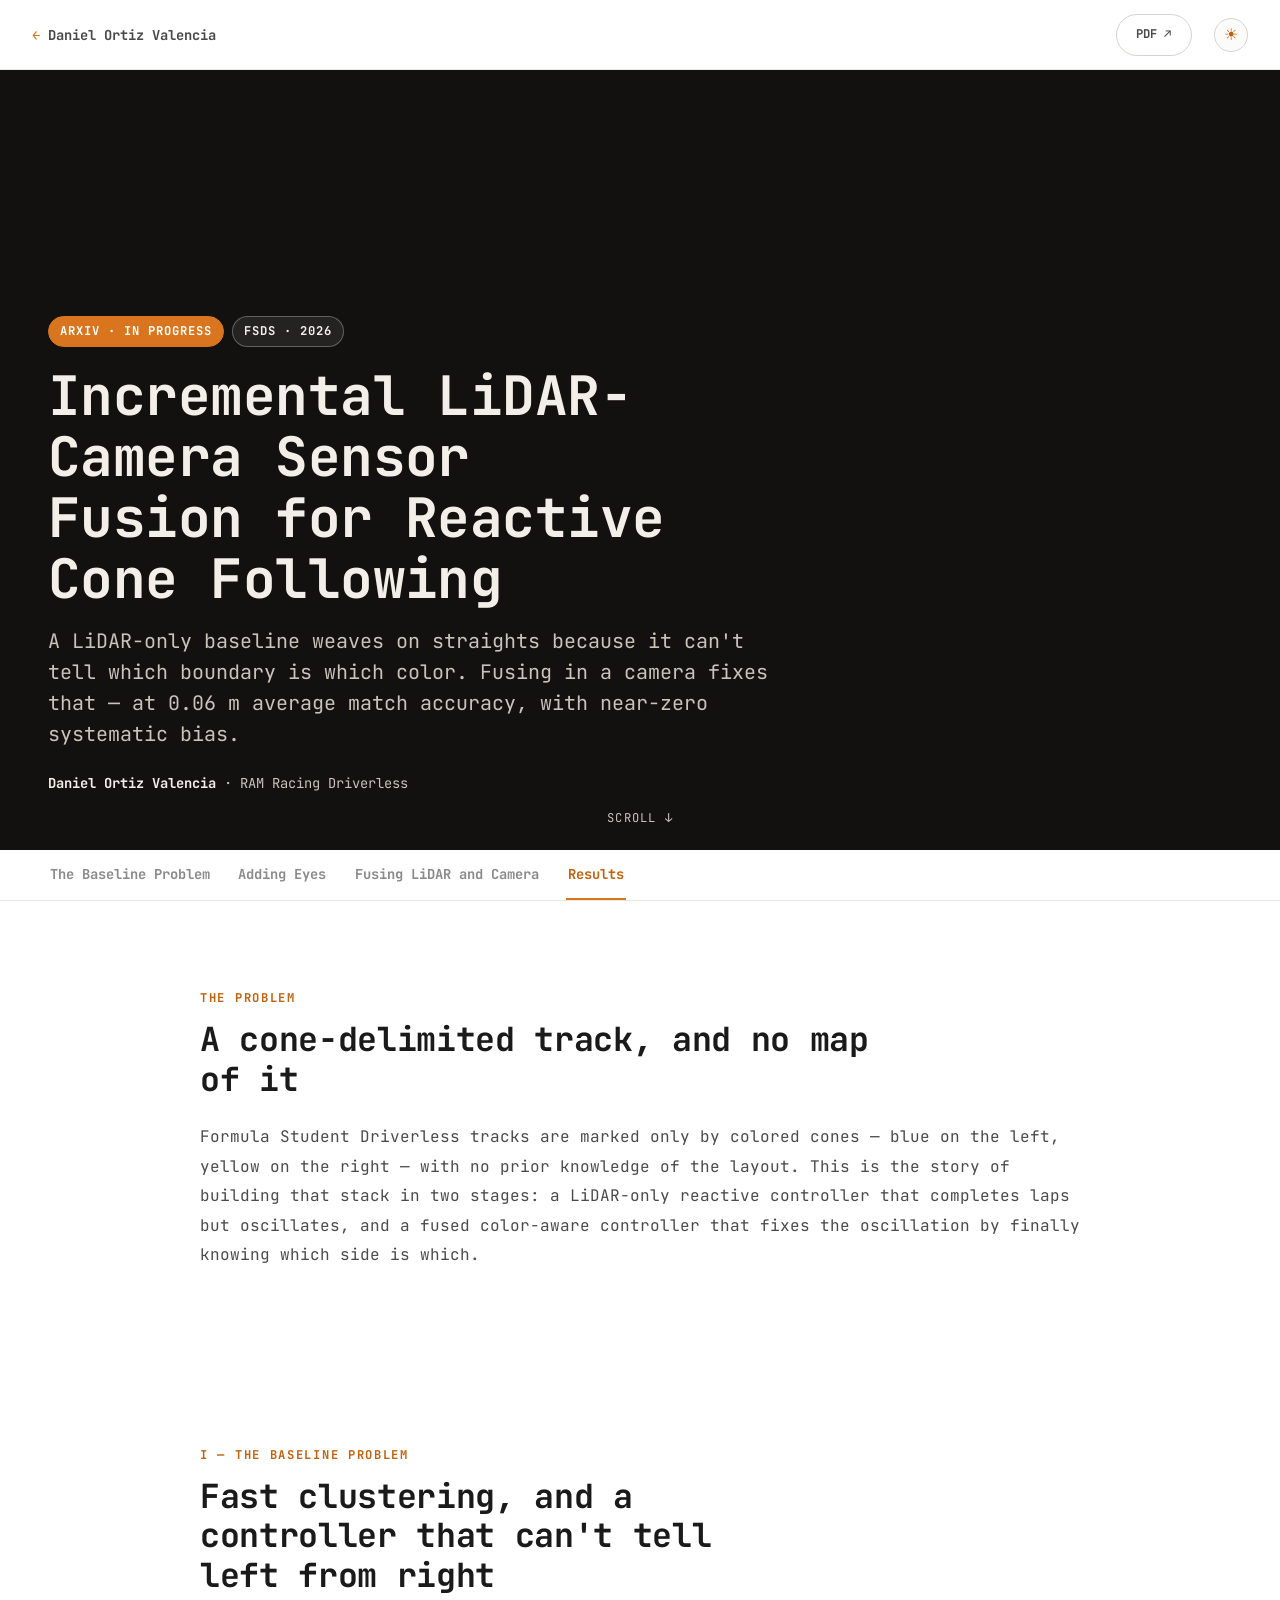
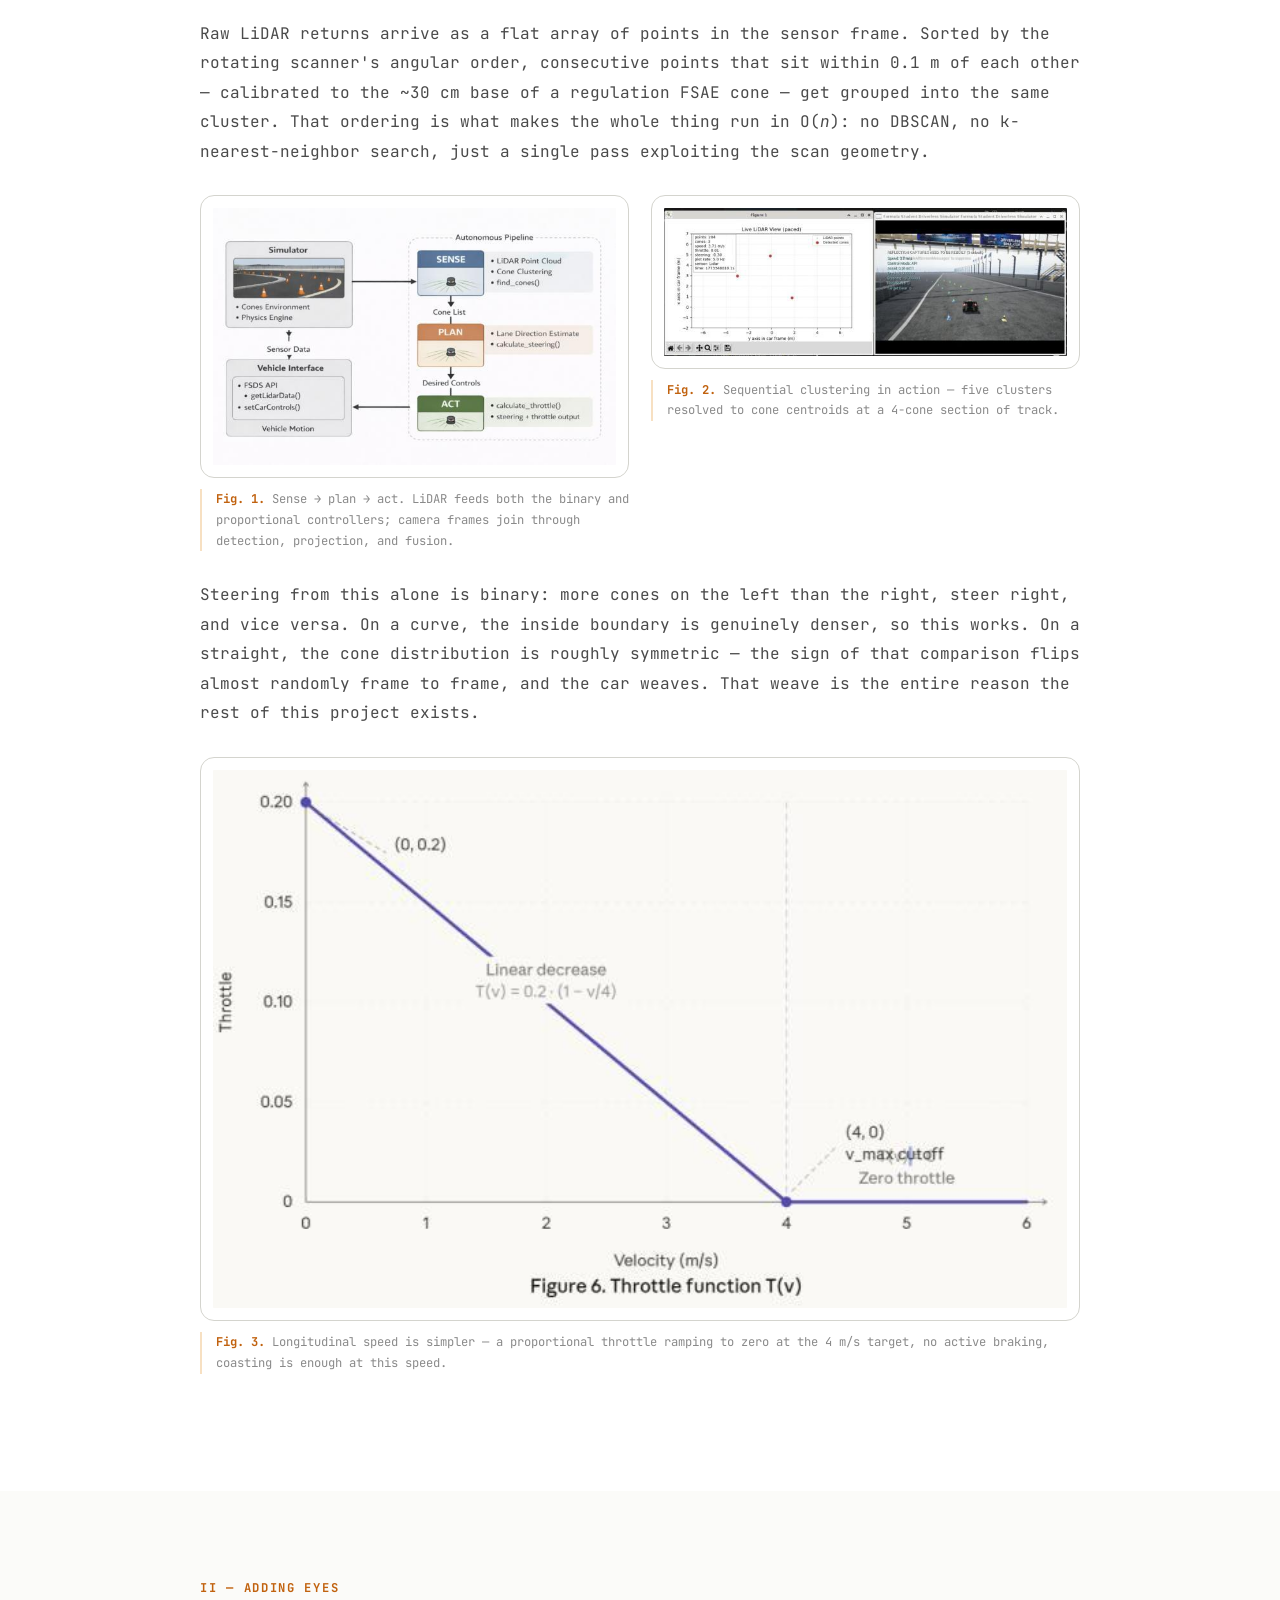
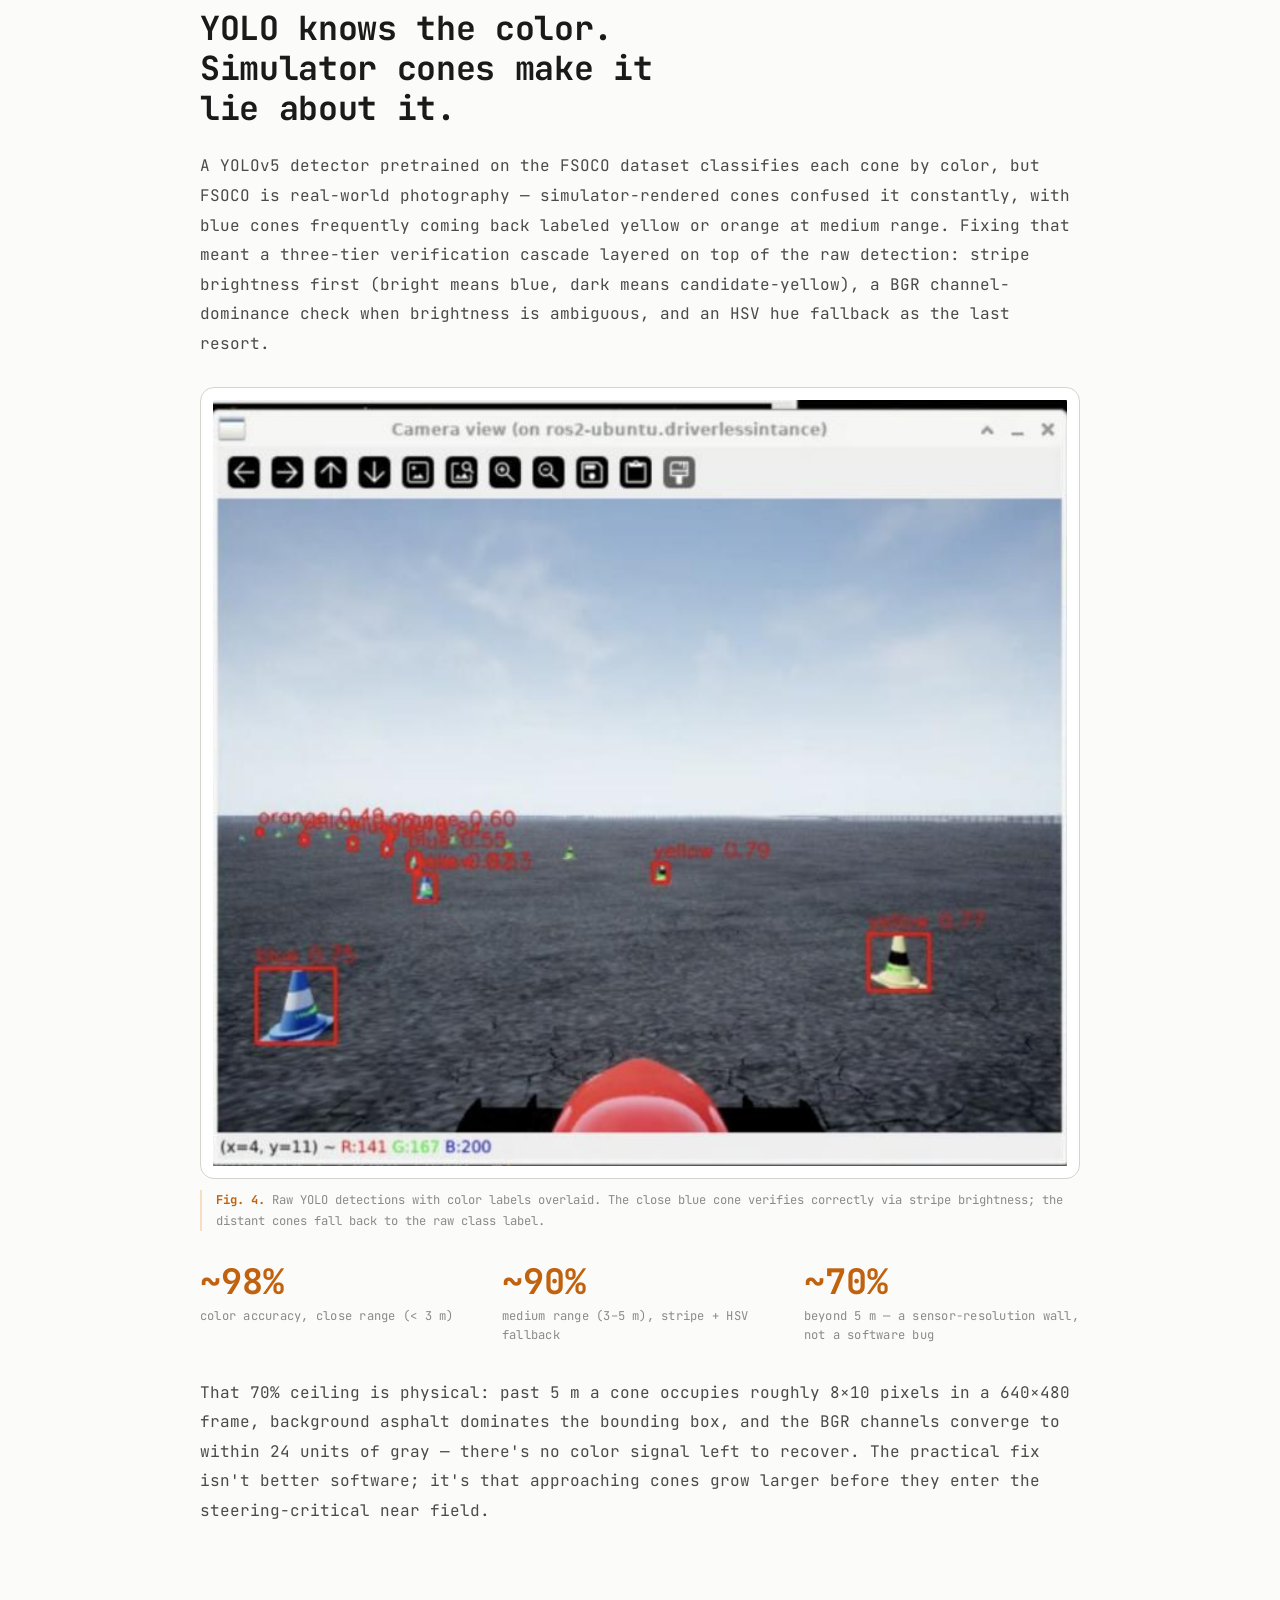
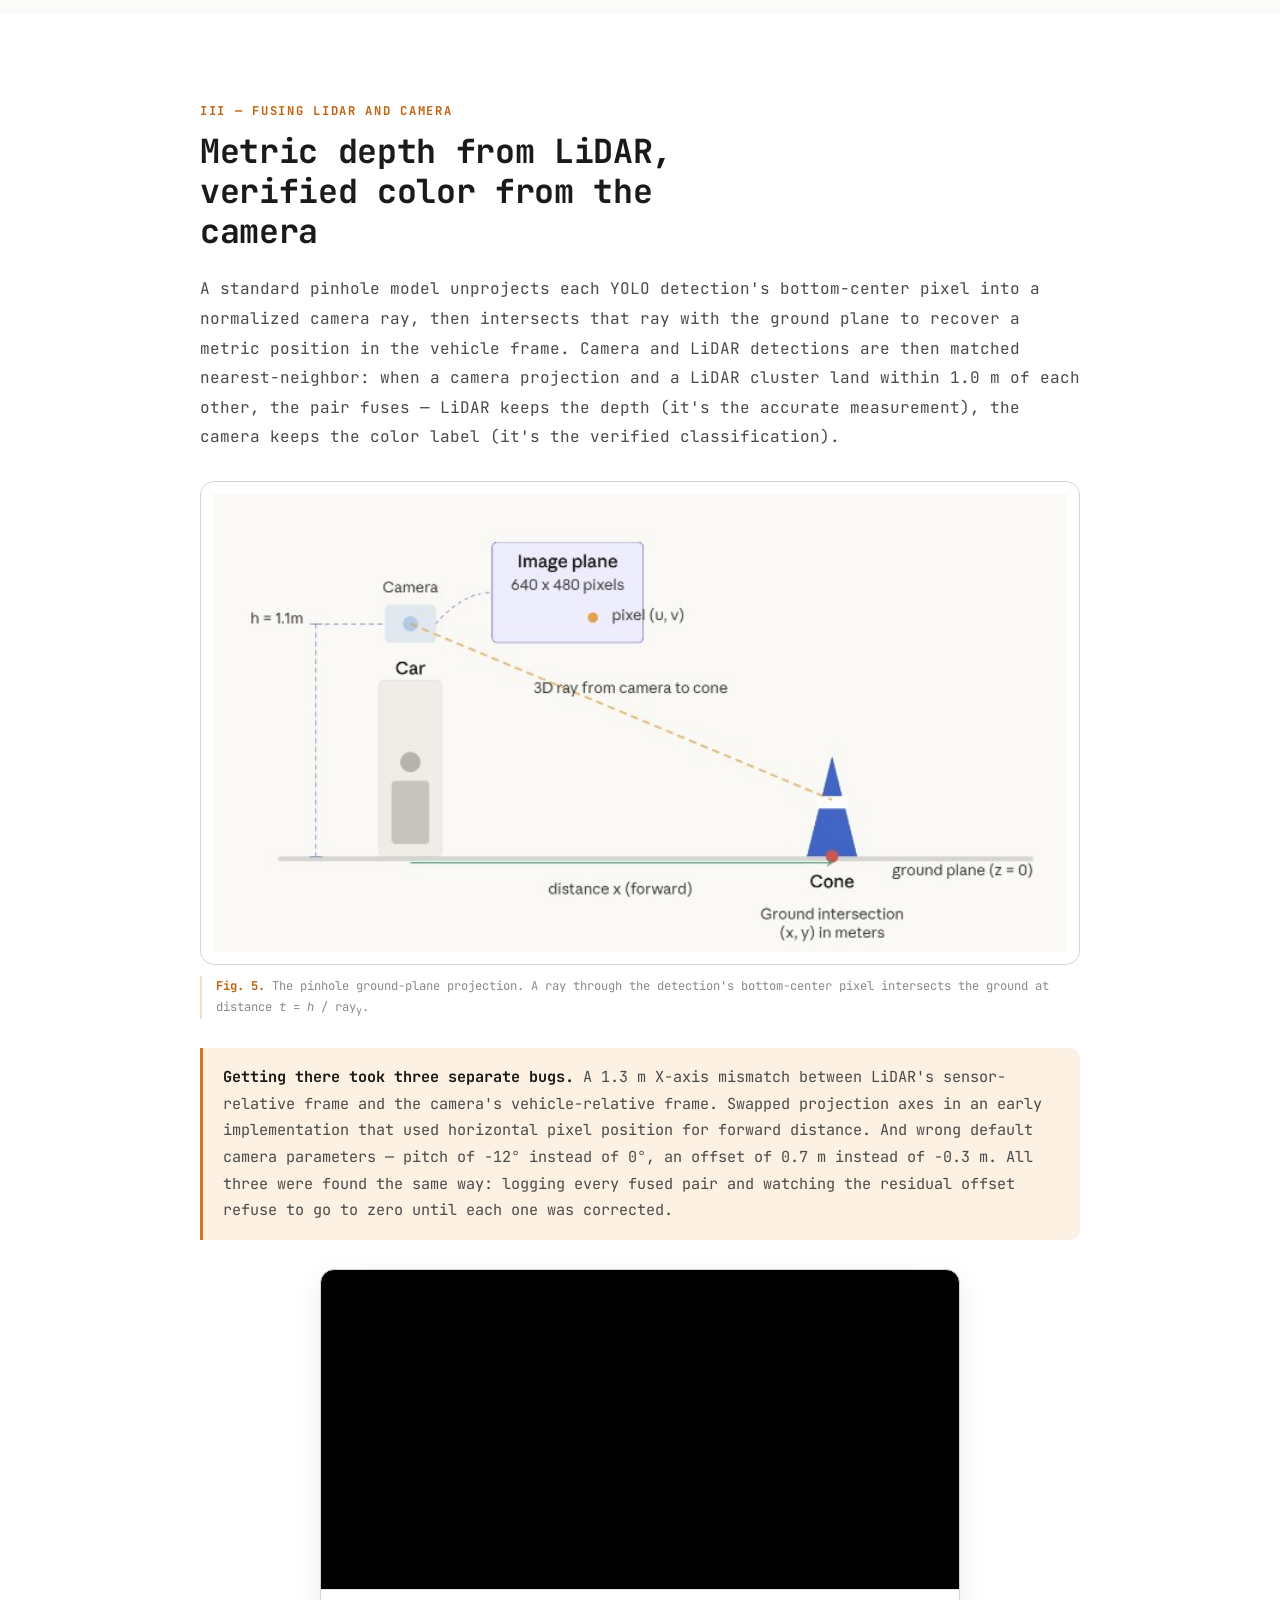
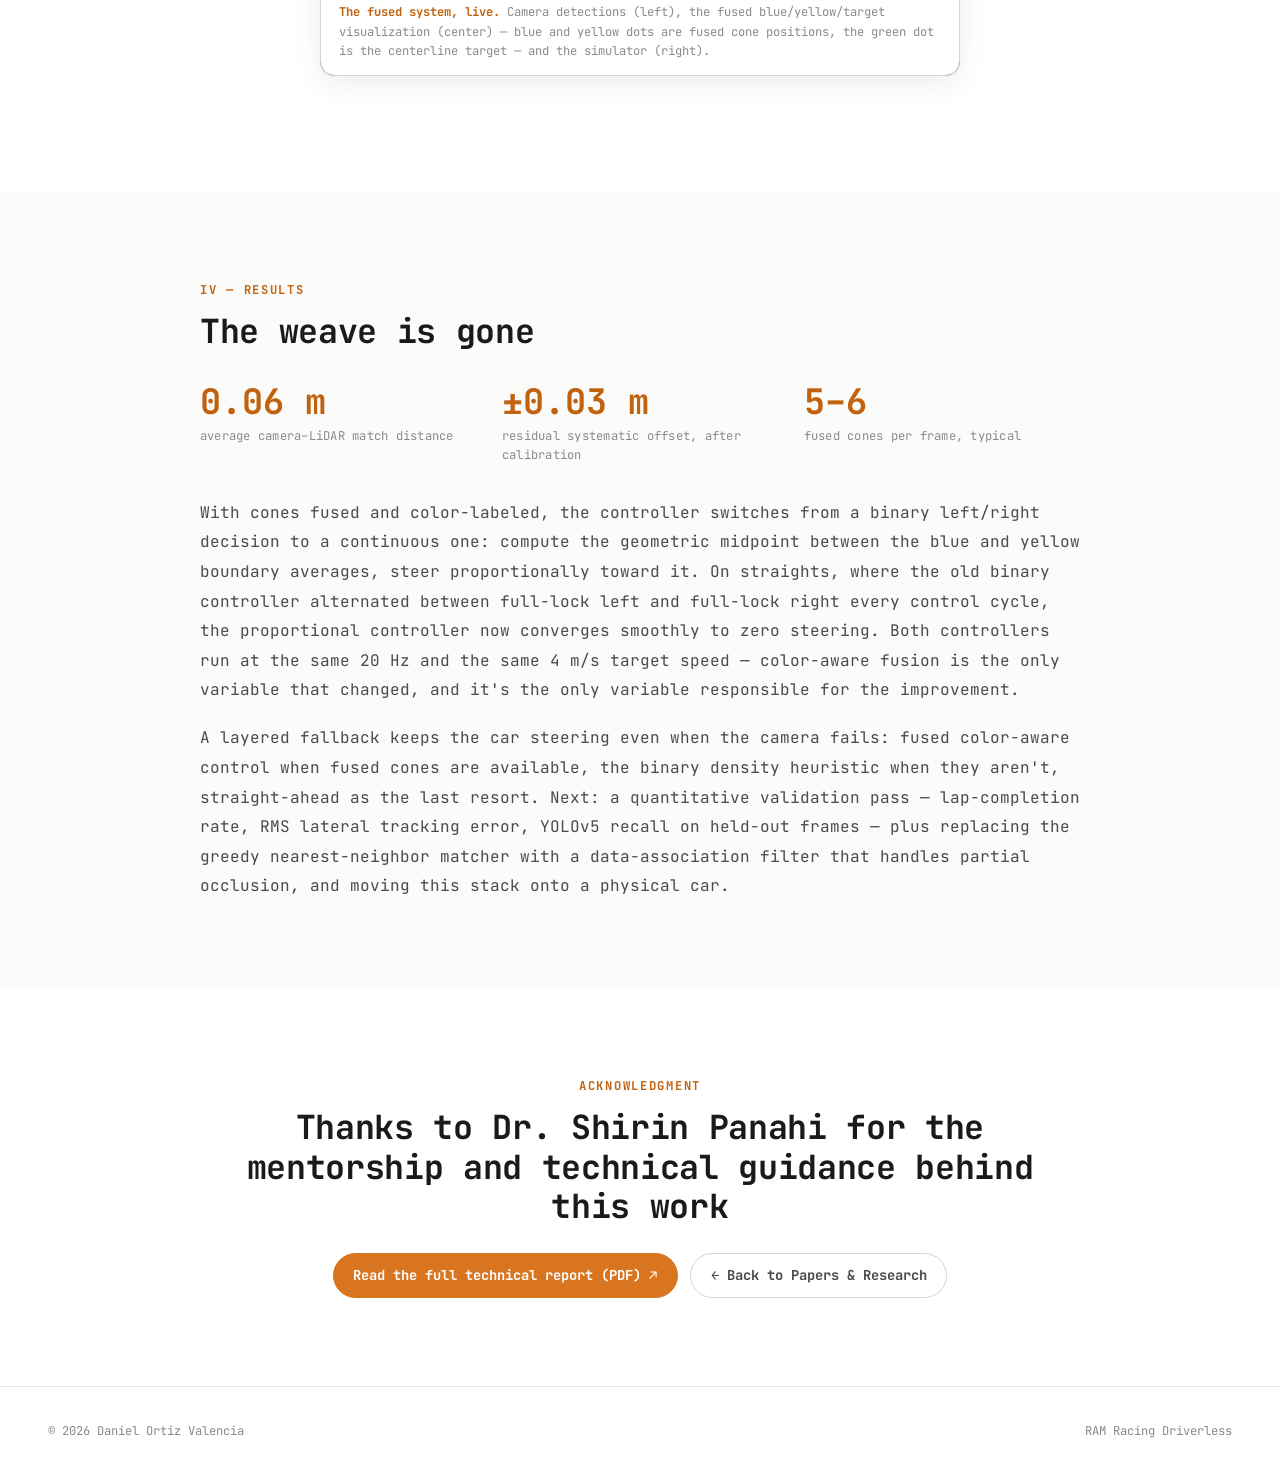
==== papers/fsds-fusion/index.html @ b00844d8 "Add dedicated video-first pages for the RL and LiDAR-fusion papers Both papers now open their own pa" ====
<!DOCTYPE html>
<html lang="en">
<head>
<meta charset="UTF-8" />
<meta name="viewport" content="width=device-width, initial-scale=1.0" />
<script>
// Deep links (e.g. shared as .../fsds-fusion/#fusion) must land on the
// right section, but this is a long page with a webfont and several
// videos — the browser's native "jump to #hash on load" fires before
// either has settled and lands far off target. Strip the hash immediately
// so the browser never gets to act on it; paper-page.js re-applies it
// correctly once layout is stable.
(function () {
  if (!location.hash) return;
  window.__ppPendingHash = location.hash;
  history.replaceState(null, '', location.pathname + location.search);
})();
</script>
<title>Incremental LiDAR-Camera Sensor Fusion — Daniel Ortiz Valencia</title>
<meta name="description" content="A reactive LiDAR-only baseline, a YOLOv5 camera module, and the fusion pipeline that eliminated straight-line oscillation in the Formula Student Driverless Simulator." />
<meta property="og:title" content="Incremental LiDAR-Camera Sensor Fusion for Reactive Cone Following" />
<meta property="og:description" content="A color-aware fused controller for the Formula Student Driverless Simulator." />
<meta property="og:type" content="article" />
<link rel="icon" href="data:image/svg+xml,%3Csvg xmlns='http://www.w3.org/2000/svg' viewBox='0 0 32 32'%3E%3Crect width='32' height='32' rx='7' fill='%23d9741f'/%3E%3Cpath d='M9 8h6a8 8 0 010 16H9z' fill='none' stroke='white' stroke-width='3'/%3E%3C/svg%3E" />
<link rel="preconnect" href="https://fonts.googleapis.com" />
<link href="https://fonts.googleapis.com/css2?family=JetBrains+Mono:wght@400;500;700;800&display=swap" rel="stylesheet" />
<link rel="stylesheet" href="../../styles.css" />
<link rel="stylesheet" href="../../assets/papers/paper-page.css" />
</head>
<body>

<header class="pp-topbar">
  <a class="pp-topbar-back" href="../../index.html#papers"><span class="arrow">←</span> Daniel Ortiz Valencia</a>
  <div class="pp-topbar-actions">
    <a class="pp-btn" href="../../assets/papers/fsds-fusion.pdf" target="_blank" rel="noopener">PDF ↗</a>
    <button id="theme-toggle" class="theme-toggle" type="button" aria-label="Toggle dark mode" title="Toggle dark mode">
      <span class="theme-icon-sun" aria-hidden="true">☀</span><span class="theme-icon-moon" aria-hidden="true">☾</span>
    </button>
  </div>
</header>

<!-- ============ HERO ============ -->
<section class="pp-hero">
  <video autoplay muted loop playsinline preload="auto" width="920" height="518">
    <source src="../../assets/papers/videos/fsds-fusion/fsds-demo.mp4" type="video/mp4" />
  </video>
  <div class="pp-hero-content">
    <div class="pp-hero-badges">
      <span class="pp-badge is-orange">arXiv · In Progress</span>
      <span class="pp-badge">FSDS · 2026</span>
    </div>
    <h1 class="pp-hero-title">Incremental LiDAR-Camera Sensor Fusion for Reactive Cone Following</h1>
    <p class="pp-hero-subtitle">A LiDAR-only baseline weaves on straights because it can't tell which boundary is which color. Fusing in a camera fixes that — at 0.06&nbsp;m average match accuracy, with near-zero systematic bias.</p>
    <div class="pp-hero-meta"><b>Daniel Ortiz Valencia</b> · RAM Racing Driverless</div>
  </div>
  <div class="pp-scrolldown">Scroll ↓</div>
</section>

<!-- ============ STORY NAV ============ -->
<div class="pp-storynav-wrap">
  <nav class="pp-storynav">
    <a href="#baseline">The Baseline Problem</a>
    <a href="#camera">Adding Eyes</a>
    <a href="#fusion">Fusing LiDAR and Camera</a>
    <a href="#results">Results</a>
  </nav>
</div>

<main>

<!-- ============ TLDR ============ -->
<section class="pp-section pp-tldr">
  <div class="pp-section-inner">
    <span class="pp-eyebrow">The Problem</span>
    <h2 class="pp-section-title">A cone-delimited track, and no map of it</h2>
    <div class="pp-prose">
      <p class="pp-lede">Formula Student Driverless tracks are marked only by colored cones — blue on the left, yellow on the right — with no prior knowledge of the layout. This is the story of building that stack in two stages: a LiDAR-only reactive controller that completes laps but oscillates, and a fused color-aware controller that fixes the oscillation by finally knowing which side is which.</p>
    </div>
  </div>
</section>

<!-- ============ BASELINE ============ -->
<section id="baseline" class="pp-section">
  <div class="pp-section-inner">
    <span class="pp-eyebrow">I — The Baseline Problem</span>
    <h2 class="pp-section-title">Fast clustering, and a controller that can't tell left from right</h2>
    <div class="pp-prose">
      <p>Raw LiDAR returns arrive as a flat array of points in the sensor frame. Sorted by the rotating scanner's angular order, consecutive points that sit within 0.1&nbsp;m of each other — calibrated to the ~30&nbsp;cm base of a regulation FSAE cone — get grouped into the same cluster. That ordering is what makes the whole thing run in O(<i>n</i>): no DBSCAN, no k-nearest-neighbor search, just a single pass exploiting the scan geometry.</p>
    </div>

    <div class="pp-figure-row">
      <figure class="pp-figure">
        <img src="../../assets/papers/figures/fsds-fusion/fig-1.jpg" alt="Top-down sense-plan-act pipeline diagram showing LiDAR clustering, YOLO detection, ground-plane projection, and fusion feeding the steering controllers" loading="lazy" />
        <figcaption><b>Fig. 1.</b> Sense → plan → act. LiDAR feeds both the binary and proportional controllers; camera frames join through detection, projection, and fusion.</figcaption>
      </figure>
      <figure class="pp-figure">
        <img src="../../assets/papers/figures/fsds-fusion/fig-2.jpg" alt="Bird's-eye scatter plot of LiDAR points colored by cluster membership beside the corresponding FSDS simulator view" loading="lazy" />
        <figcaption><b>Fig. 2.</b> Sequential clustering in action — five clusters resolved to cone centroids at a 4-cone section of track.</figcaption>
      </figure>
    </div>

    <div class="pp-prose">
      <p>Steering from this alone is binary: more cones on the left than the right, steer right, and vice versa. On a curve, the inside boundary is genuinely denser, so this works. On a straight, the cone distribution is roughly symmetric — the sign of that comparison flips almost randomly frame to frame, and the car weaves. That weave is the entire reason the rest of this project exists.</p>
    </div>

    <figure class="pp-figure">
      <img src="../../assets/papers/figures/fsds-fusion/fig-3.jpg" alt="Throttle function plot: linear ramp from 0.2 at rest down to zero at 4 m per second" loading="lazy" />
      <figcaption><b>Fig. 3.</b> Longitudinal speed is simpler — a proportional throttle ramping to zero at the 4&nbsp;m/s target, no active braking, coasting is enough at this speed.</figcaption>
    </figure>
  </div>
</section>

<!-- ============ CAMERA ============ -->
<section id="camera" class="pp-section pp-section--tint">
  <div class="pp-section-inner">
    <span class="pp-eyebrow">II — Adding Eyes</span>
    <h2 class="pp-section-title">YOLO knows the color. Simulator cones make it lie about it.</h2>
    <div class="pp-prose">
      <p>A YOLOv5 detector pretrained on the FSOCO dataset classifies each cone by color, but FSOCO is real-world photography — simulator-rendered cones confused it constantly, with blue cones frequently coming back labeled yellow or orange at medium range. Fixing that meant a three-tier verification cascade layered on top of the raw detection: stripe brightness first (bright means blue, dark means candidate-yellow), a BGR channel-dominance check when brightness is ambiguous, and an HSV hue fallback as the last resort.</p>
    </div>

    <figure class="pp-figure">
      <img src="../../assets/papers/figures/fsds-fusion/fig-4.jpg" alt="Camera feed with red YOLO bounding boxes over cones, color labels and confidence scores overlaid" loading="lazy" />
      <figcaption><b>Fig. 4.</b> Raw YOLO detections with color labels overlaid. The close blue cone verifies correctly via stripe brightness; the distant cones fall back to the raw class label.</figcaption>
    </figure>

    <div class="pp-stat-row">
      <div class="pp-stat"><b>~98%</b><span>color accuracy, close range (&lt; 3 m)</span></div>
      <div class="pp-stat"><b>~90%</b><span>medium range (3–5 m), stripe + HSV fallback</span></div>
      <div class="pp-stat"><b>~70%</b><span>beyond 5 m — a sensor-resolution wall, not a software bug</span></div>
    </div>
    <div class="pp-prose">
      <p>That 70% ceiling is physical: past 5&nbsp;m a cone occupies roughly 8×10 pixels in a 640×480 frame, background asphalt dominates the bounding box, and the BGR channels converge to within 24 units of gray — there's no color signal left to recover. The practical fix isn't better software; it's that approaching cones grow larger before they enter the steering-critical near field.</p>
    </div>
  </div>
</section>

<!-- ============ FUSION ============ -->
<section id="fusion" class="pp-section">
  <div class="pp-section-inner">
    <span class="pp-eyebrow">III — Fusing LiDAR and Camera</span>
    <h2 class="pp-section-title">Metric depth from LiDAR, verified color from the camera</h2>
    <div class="pp-prose">
      <p>A standard pinhole model unprojects each YOLO detection's bottom-center pixel into a normalized camera ray, then intersects that ray with the ground plane to recover a metric position in the vehicle frame. Camera and LiDAR detections are then matched nearest-neighbor: when a camera projection and a LiDAR cluster land within 1.0&nbsp;m of each other, the pair fuses — LiDAR keeps the depth (it's the accurate measurement), the camera keeps the color label (it's the verified classification).</p>
    </div>

    <figure class="pp-figure">
      <img src="../../assets/papers/figures/fsds-fusion/fig-5.jpg" alt="Side-view diagram of the pinhole projection: camera at 1.1 m height, ray intersecting the ground plane at distance t" loading="lazy" />
      <figcaption><b>Fig. 5.</b> The pinhole ground-plane projection. A ray through the detection's bottom-center pixel intersects the ground at distance <i>t</i> = <i>h</i> / ray<sub>y</sub>.</figcaption>
    </figure>

    <div class="pp-callout">
      <b>Getting there took three separate bugs.</b> A 1.3&nbsp;m X-axis mismatch between LiDAR's sensor-relative frame and the camera's vehicle-relative frame. Swapped projection axes in an early implementation that used horizontal pixel position for forward distance. And wrong default camera parameters — pitch of −12° instead of 0°, an offset of 0.7&nbsp;m instead of −0.3&nbsp;m. All three were found the same way: logging every fused pair and watching the residual offset refuse to go to zero until each one was corrected.
    </div>

    <div class="pp-video-solo">
      <figure class="pp-video">
        <video src="../../assets/papers/videos/fsds-fusion/reactive-baseline.mp4" muted loop playsinline preload="metadata" width="880" height="320"></video>
        <figcaption><b>The fused system, live.</b> Camera detections (left), the fused blue/yellow/target visualization (center) — blue and yellow dots are fused cone positions, the green dot is the centerline target — and the simulator (right).</figcaption>
      </figure>
    </div>
  </div>
</section>

<!-- ============ RESULTS ============ -->
<section id="results" class="pp-section pp-section--tint">
  <div class="pp-section-inner">
    <span class="pp-eyebrow">IV — Results</span>
    <h2 class="pp-section-title">The weave is gone</h2>

    <div class="pp-stat-row">
      <div class="pp-stat"><b>0.06 m</b><span>average camera–LiDAR match distance</span></div>
      <div class="pp-stat"><b>±0.03 m</b><span>residual systematic offset, after calibration</span></div>
      <div class="pp-stat"><b>5–6</b><span>fused cones per frame, typical</span></div>
    </div>

    <div class="pp-prose">
      <p>With cones fused and color-labeled, the controller switches from a binary left/right decision to a continuous one: compute the geometric midpoint between the blue and yellow boundary averages, steer proportionally toward it. On straights, where the old binary controller alternated between full-lock left and full-lock right every control cycle, the proportional controller now converges smoothly to zero steering. Both controllers run at the same 20&nbsp;Hz and the same 4&nbsp;m/s target speed — color-aware fusion is the only variable that changed, and it's the only variable responsible for the improvement.</p>
      <p>A layered fallback keeps the car steering even when the camera fails: fused color-aware control when fused cones are available, the binary density heuristic when they aren't, straight-ahead as the last resort. Next: a quantitative validation pass — lap-completion rate, RMS lateral tracking error, YOLOv5 recall on held-out frames — plus replacing the greedy nearest-neighbor matcher with a data-association filter that handles partial occlusion, and moving this stack onto a physical car.</p>
    </div>
  </div>
</section>

<!-- ============ CLOSE ============ -->
<section class="pp-section pp-close">
  <div class="pp-section-inner">
    <span class="pp-eyebrow">Acknowledgment</span>
    <h2 class="pp-section-title">Thanks to Dr. Shirin Panahi for the mentorship and technical guidance behind this work</h2>
    <div class="pp-close-actions">
      <a class="pp-btn is-primary" href="../../assets/papers/fsds-fusion.pdf" target="_blank" rel="noopener">Read the full technical report (PDF) ↗</a>
      <a class="pp-btn" href="../../index.html#papers">← Back to Papers &amp; Research</a>
    </div>
  </div>
</section>

</main>

<footer class="pp-footer">
  <span>© <span id="year"></span> Daniel Ortiz Valencia</span>
  <span>RAM Racing Driverless</span>
</footer>

<script>document.getElementById('year').textContent = new Date().getFullYear();</script>
<script src="../../assets/papers/paper-page.js"></script>
</body>
</html>
---- styles.css ----
/* ============================================================
   Daniel Ortiz Valencia - Portfolio
   White + Orange · Monospace technical aesthetic
   ============================================================ */

:root {
  --white: #ffffff;
  --paper: #fbfbf9;
  --ink: #1a1a1a;
  --ink-soft: #4a4a4a;
  --ink-faint: #8a8a8a;
  --line: #e6e6e2;
  --line-strong: #d4d4ce;

  --orange: #d9741f;
  --orange-deep: #c1620f;
  --orange-soft: #f7e0c2;
  --orange-tint: #fcf1e2;
  --orange-glow: rgba(217, 116, 31, 0.14);

  --mono: 'JetBrains Mono', 'SFMono-Regular', 'Menlo', monospace;

  --text-hero: clamp(2.4rem, 5.5vw, 4.4rem);
  --text-2xl: clamp(1.8rem, 3.5vw, 2.6rem);
  --text-xl: clamp(1.35rem, 2.2vw, 1.7rem);
  --text-lg: 1.1rem;
  --text-base: 0.98rem;
  --text-sm: 0.86rem;
  --text-xs: 0.76rem;

  --space-section: clamp(4rem, 9vw, 8rem);
  --maxw: 1500px;
  --radius: 14px;
  --radius-lg: 20px;

  --shadow-sm: 0 1px 3px rgba(0,0,0,0.05);
  --shadow-md: 0 8px 30px rgba(0,0,0,0.07);
  --shadow-orange: 0 12px 40px rgba(217,116,31,0.16);

  --header-bg: rgba(255,255,255,0.88);
  --kw-bg: var(--paper);
  --on-orange: #ffffff;
  color-scheme: light;
}

/* ---------- Dark theme ---------- */
[data-theme="dark"] {
  --white: #111114;
  --paper: #1a1a1e;
  --ink: #f1efea;
  --ink-soft: #c2c0b9;
  --ink-faint: #7d7c76;
  --line: #2a2a2e;
  --line-strong: #3a3a3f;

  --orange: #ff8a3d;
  --orange-deep: #ff9d5c;
  --orange-soft: #5a3a1a;
  --orange-tint: #2a1d10;
  --orange-glow: rgba(255, 138, 61, 0.22);

  --header-bg: rgba(17,17,20,0.88);
  --kw-bg: #1f1f23;
  --on-orange: #111114;

  --shadow-sm: 0 1px 3px rgba(0,0,0,0.4);
  --shadow-md: 0 8px 30px rgba(0,0,0,0.5);
  --shadow-orange: 0 12px 40px rgba(255,138,61,0.18);
  color-scheme: dark;
}

* { margin: 0; padding: 0; box-sizing: border-box; }
html { scroll-behavior: smooth; scroll-padding-top: 90px; }
body {
  font-family: var(--mono);
  background: var(--white);
  color: var(--ink);
  line-height: 1.6;
  -webkit-font-smoothing: antialiased;
  font-size: var(--text-base);
  transition: background .25s ease, color .25s ease;
}

/* ---------- Neural background canvas ---------- */
#neural-bg {
  position: fixed; top: 0; left: 0;
  width: 100%; height: 100%;
  z-index: 0; pointer-events: none;
  display: block;
}
main { position: relative; z-index: 1; }
.wrap { max-width: var(--maxw); margin: 0 auto; padding: 0 clamp(1.25rem, 4vw, 3rem); }
a { color: inherit; text-decoration: none; }

/* ---------- Header ---------- */
.header {
  position: sticky; top: 0; z-index: 100;
  background: var(--header-bg);
  backdrop-filter: blur(12px);
  border-bottom: 1px solid var(--line);
  transition: box-shadow .3s ease, background .25s ease;
}
.header.scrolled { box-shadow: var(--shadow-sm); }
.header-inner {
  max-width: var(--maxw); margin: 0 auto;
  padding: 1.05rem clamp(1.25rem, 4vw, 3rem);
  display: flex; align-items: center; justify-content: space-between;
  gap: 1.5rem; flex-wrap: wrap;
}
.brand {
  font-weight: 700; font-size: clamp(1.05rem, 2vw, 1.4rem);
  letter-spacing: -0.02em; display: flex; align-items: center; gap: .65rem;
}
.brand .logo { color: var(--orange); display: flex; }
.nav { display: flex; gap: 0; align-items: center; font-size: var(--text-sm); flex-wrap: wrap; }
.nav a { padding: .35rem .7rem; color: var(--ink-soft); transition: color .2s ease; }
.nav a:hover { color: var(--orange-deep); }
.nav .sep { color: var(--line-strong); }

/* ---------- Theme toggle ---------- */
.theme-toggle {
  margin-left: .8rem; width: 34px; height: 34px; border-radius: 50%;
  border: 1px solid var(--line-strong); background: var(--paper);
  color: var(--orange-deep); cursor: pointer; font-family: var(--mono);
  display: inline-flex; align-items: center; justify-content: center;
  transition: background .2s ease, border-color .2s ease, color .2s ease, transform .2s ease;
  font-size: 1rem; line-height: 1; padding: 0;
}
.theme-toggle:hover { border-color: var(--orange); color: var(--orange); transform: translateY(-1px); }
.theme-toggle .theme-icon-moon { display: none; }
[data-theme="dark"] .theme-toggle .theme-icon-sun { display: none; }
[data-theme="dark"] .theme-toggle .theme-icon-moon { display: inline; }

/* ---------- Education section ---------- */
.edu-grid {
  display: grid;
  grid-template-columns: repeat(4, 1fr);
  gap: 1.25rem;
}
.edu-card {
  border: 1px solid var(--line-strong);
  border-radius: var(--radius-lg);
  padding: 1.6rem 1.25rem 1.4rem;
  background: var(--paper);
  display: flex; flex-direction: column; align-items: center; text-align: center;
  transition: box-shadow .25s, border-color .25s, transform .2s;
  border-top: 3px solid var(--orange);
}
.edu-card:hover { box-shadow: var(--shadow-md); border-color: var(--orange-soft); transform: translateY(-3px); }
.edu-logo-wrap { margin-bottom: 1rem; }
.edu-logo-img {
  width: 72px; height: 72px; object-fit: contain;
  display: block; margin: 0 auto;
  filter: drop-shadow(0 2px 6px rgba(0,0,0,0.12));
  transition: transform .2s ease;
}
.edu-card:hover .edu-logo-img { transform: scale(1.07); }
[data-theme="dark"] .edu-logo-img { filter: drop-shadow(0 2px 8px rgba(0,0,0,0.5)) brightness(0.92); }
.edu-school {
  font-size: var(--text-sm); font-weight: 700; color: var(--ink);
  letter-spacing: -0.01em; margin-bottom: .3rem; line-height: 1.3;
}
.edu-degree {
  font-size: var(--text-xs); color: var(--orange-deep); font-weight: 600;
  margin-bottom: .3rem; letter-spacing: .02em;
}
.edu-dates {
  font-size: var(--text-xs); color: var(--ink-faint);
  margin-bottom: .75rem;
}
.edu-note {
  font-size: var(--text-xs); color: var(--ink-soft); line-height: 1.55;
}

@media (max-width: 900px) {
  .edu-grid { grid-template-columns: repeat(2, 1fr); }
}
@media (max-width: 500px) {
  .edu-grid { grid-template-columns: 1fr; }
  .edu-card { text-align: left; align-items: flex-start; flex-direction: row; gap: 1rem; }
  .edu-logo-wrap { margin-bottom: 0; flex-shrink: 0; }
}

/* ---------- Contact section ---------- */
.contact-grid {
  display: grid; grid-template-columns: repeat(auto-fit, minmax(280px, 1fr));
  gap: 1.2rem; max-width: 760px;
}
.contact-card {
  display: block; padding: 1.4rem 1.5rem;
  border: 1px solid var(--line-strong); border-radius: var(--radius-lg);
  border-left: 4px solid var(--orange); background: var(--paper);
  transition: border-color .2s ease, box-shadow .25s ease, transform .2s ease;
}
.contact-card:hover {
  border-color: var(--orange); box-shadow: var(--shadow-md); transform: translateY(-2px);
}
.contact-label {
  font-size: var(--text-xs); text-transform: uppercase; letter-spacing: .18em;
  color: var(--orange-deep); font-weight: 700; margin-bottom: .5rem;
}
.contact-value {
  font-size: var(--text-base); font-weight: 600; color: var(--ink); letter-spacing: -0.01em;
  word-break: break-all;
}

/* ---------- Hero / Overview ---------- */
.hero { padding: clamp(3rem, 7vw, 5.5rem) 0 clamp(2.5rem, 5vw, 4rem); }
.hero .eyebrow {
  font-size: var(--text-xs); text-transform: uppercase; letter-spacing: .22em;
  color: var(--orange-deep); font-weight: 700; margin-bottom: 1.1rem;
  display: flex; align-items: center; gap: .6rem;
}
.hero .eyebrow .dot {
  width: 8px; height: 8px; border-radius: 50%; background: var(--orange);
  box-shadow: 0 0 0 0 var(--orange-glow); animation: pulse 2.4s infinite;
}
@keyframes pulse {
  0% { box-shadow: 0 0 0 0 rgba(232,132,42,0.4); }
  70% { box-shadow: 0 0 0 10px rgba(232,132,42,0); }
  100% { box-shadow: 0 0 0 0 rgba(232,132,42,0); }
}
.hero h1 { font-size: var(--text-hero); font-weight: 800; letter-spacing: -0.03em; line-height: 1.04; }
.hero h1 .accent { color: var(--orange); }

/* Typewriter line */
.typeline {
  margin-top: 1.5rem; font-size: clamp(1rem, 1.8vw, 1.25rem);
  color: var(--ink); min-height: 1.8em; font-weight: 500; letter-spacing: -0.01em;
}
.typeline .prompt { color: var(--orange); margin-right: .55rem; }
.typeline .typed { border-right: 2px solid var(--orange); padding-right: 2px; }
.typeline.done .typed { border-right: 2px solid transparent; animation: blink 1s step-end infinite; }
@keyframes blink { 50% { border-color: var(--orange); } }

.tag { font-size: var(--text-sm); color: var(--ink-faint); margin-top: 1rem; letter-spacing: .02em; }

.overview-grid {
  display: grid; grid-template-columns: 1fr 1.15fr;
  gap: clamp(1.5rem, 4vw, 3.5rem); margin-top: clamp(2.5rem, 5vw, 3.5rem);
  align-items: start;
}
.overview-imgs { display: grid; grid-template-columns: 1fr 1fr; gap: 1.25rem; }
.section-label {
  font-size: var(--text-xs); text-transform: uppercase; letter-spacing: .18em;
  color: var(--orange-deep); font-weight: 700; margin-bottom: 1rem;
  display: flex; align-items: center; gap: .6rem;
}
.section-label::before { content: ""; width: 22px; height: 2px; background: var(--orange); }
.overview-text p { color: var(--ink-soft); font-size: var(--text-base); margin-bottom: 1rem; }

.stats { display: flex; flex-direction: column; gap: .9rem; margin-top: 1.75rem; }
.stat { display: flex; align-items: baseline; gap: .9rem; }
.stat .num { font-size: 1.5rem; font-weight: 800; color: var(--orange); letter-spacing: -0.02em; min-width: 4.5rem; }
.stat .lbl { font-size: var(--text-sm); color: var(--ink-soft); }

/* ---------- Image slots ---------- */
.imgslot {
  background: linear-gradient(135deg, var(--orange), var(--orange-deep));
  border-radius: var(--radius); aspect-ratio: 1 / 1;
  display: flex; align-items: center; justify-content: center;
  position: relative; overflow: hidden; box-shadow: var(--shadow-orange);
}
.imgslot img { width: 100%; height: 100%; object-fit: cover; }
.imgslot .ph {
  color: rgba(255,255,255,0.95); font-size: var(--text-base); text-align: center;
  padding: 1rem; letter-spacing: .03em; flex-direction: column; font-weight: 500;
}
.imgslot .ph small { font-weight: 400; opacity: .85; display: block; margin-top: .4rem; }
.img-caption { font-size: var(--text-xs); color: var(--ink-faint); margin-top: .65rem; text-align: center; }

/* ---------- Section base ---------- */
section { scroll-margin-top: 90px; }
.section { padding: var(--space-section) 0; border-top: 1px solid var(--line); }
.section-head { margin-bottom: clamp(2rem, 4vw, 3rem); }
.section-head h2 { font-size: var(--text-2xl); font-weight: 800; letter-spacing: -0.025em; }
.section-head .sub { color: var(--ink-faint); font-size: var(--text-sm); margin-top: .6rem; max-width: 64ch; }

/* ---------- Car-level expandable card ---------- */
.car {
  border: 1px solid var(--line-strong); border-radius: var(--radius-lg);
  margin-bottom: 1.4rem; overflow: hidden; background: var(--white);
  transition: border-color .25s ease, box-shadow .25s ease;
}
.car:hover { border-color: var(--orange-soft); }
.car[open] { border-color: var(--orange); box-shadow: var(--shadow-md); }

.car-summary {
  display: flex; align-items: center; gap: 1.2rem;
  padding: 1.5rem clamp(1.3rem, 2.5vw, 2rem); cursor: pointer; user-select: none; list-style: none;
}
.car-summary::-webkit-details-marker { display: none; }
.car-index {
  flex-shrink: 0; font-size: var(--text-sm); font-weight: 800; color: var(--orange);
  width: 2.4rem;
}
.car-headtext { flex: 1; min-width: 0; }
.car-toprow { display: flex; align-items: baseline; gap: 1.4rem; }
.car-toprow .car-index { width: auto; margin-right: .4rem; }
.car-name { font-size: var(--text-xl); font-weight: 800; letter-spacing: -0.02em; }
.car-tagline { display: block; font-size: var(--text-sm); color: var(--ink-faint); margin-top: .25rem; }
.car-thumb {
  flex-shrink: 0; width: 132px; height: 88px; border-radius: 10px; overflow: hidden;
  background: var(--orange-tint); border: 1px solid var(--line); display: block;
}
.car-thumb img { width: 100%; height: 100%; object-fit: cover; display: block; }
.car-thumb.noimg { display: none; }
.car-keywords { display: flex; flex-wrap: wrap; gap: .4rem; margin-top: .6rem; }
.kw {
  font-size: var(--text-xs); font-weight: 500; color: var(--ink-soft);
  background: var(--kw-bg); border: 1px solid var(--line-strong);
  padding: .22rem .6rem; border-radius: 6px; letter-spacing: .02em; white-space: nowrap;
}
.car[open] .kw { border-color: var(--orange-soft); color: var(--orange-deep); background: var(--orange-tint); }
.car-meta { display: flex; align-items: center; gap: .7rem; flex-wrap: wrap; flex-shrink: 0; }
.car-role {
  font-size: var(--text-xs); color: var(--orange-deep); background: var(--orange-tint);
  padding: .32rem .8rem; border-radius: 100px; letter-spacing: .03em; white-space: nowrap;
  border: 1px solid var(--orange-soft); font-weight: 500;
}
.car-year { font-size: var(--text-xs); color: var(--ink-faint); white-space: nowrap; }
.car-toggle {
  flex-shrink: 0; width: 38px; height: 38px; border-radius: 50%;
  background: var(--orange-tint); color: var(--orange-deep);
  display: flex; align-items: center; justify-content: center;
  transition: transform .3s ease, background .2s ease; font-size: 1.3rem;
}
.car[open] .car-toggle { transform: rotate(45deg); background: var(--orange); color: var(--on-orange); }

.car-body {
  padding: 0 clamp(1.3rem, 2.5vw, 2rem) clamp(1.6rem, 3vw, 2.4rem);
  border-top: 1px solid var(--line);
}
.car-intro {
  font-size: var(--text-sm); color: var(--ink-soft); padding: 1.4rem 0 .4rem;
  max-width: 80ch;
}

/* ---------- Subproject row (desc left, images right) ---------- */
.sub {
  display: grid; grid-template-columns: 1fr 1fr; gap: clamp(1.5rem, 3vw, 2.5rem);
  padding: 1.8rem 0; border-top: 1px dashed var(--line-strong); align-items: start;
}
.sub:first-of-type { border-top: 1px solid var(--orange-soft); margin-top: 1rem; }
.sub-title { font-size: var(--text-lg); font-weight: 700; letter-spacing: -0.01em; margin-bottom: .3rem; }
.sub-blurb { font-size: var(--text-sm); color: var(--orange-deep); margin-bottom: 1rem; }
.sub h4 {
  font-size: var(--text-xs); text-transform: uppercase; letter-spacing: .14em;
  color: var(--ink-faint); font-weight: 700; margin: 1rem 0 .5rem;
}
.sub ul { list-style: none; }
.sub li { font-size: var(--text-sm); color: var(--ink-soft); padding-left: 1.2rem; position: relative; margin-bottom: .5rem; }
.sub li::before { content: "▹"; position: absolute; left: 0; color: var(--orange); }
.sub p { font-size: var(--text-sm); color: var(--ink-soft); }

.sub-links { display: flex; flex-wrap: wrap; gap: .6rem; margin-top: 1rem; }
.btn {
  font-size: var(--text-xs); padding: .45rem .85rem; border-radius: 8px;
  background: var(--ink); color: var(--white); display: inline-flex; align-items: center; gap: .4rem;
  transition: background .2s ease, transform .2s ease;
}
.btn:hover { background: var(--orange-deep); transform: translateY(-1px); color: var(--on-orange); }
.btn.ghost { background: transparent; color: var(--ink-soft); border: 1px solid var(--line-strong); }
.btn.ghost:hover { border-color: var(--orange); color: var(--orange-deep); background: var(--orange-tint); }

/* Image column for subproject */
.sub-photos { display: flex; flex-direction: column; gap: .85rem; position: sticky; top: 100px; }
.photo-slot {
  border-radius: 12px; overflow: hidden;
  background: var(--orange-tint); border: 1px dashed var(--orange-soft);
  display: flex; align-items: center; justify-content: center;
  color: var(--orange-deep); font-size: var(--text-xs); text-align: center; padding: .5rem;
  aspect-ratio: 16 / 10;
}
.sub-photos.two .photo-slot:first-child { aspect-ratio: 16 / 9; }
.photo-slot img { width: 100%; height: 100%; object-fit: cover; }
.photo-slot small { opacity: .7; }

/* Real media (image/video) slots */
.media-slot { margin: 0; display: flex; flex-direction: column; gap: .4rem; }
.media-slot .media-el {
  width: 100%; display: block; border-radius: 12px;
  border: 1px solid var(--orange-soft); background: var(--orange-tint);
  object-fit: contain; max-height: 340px;
}
.media-slot img.media-el { cursor: zoom-in; }
.media-slot.is-video .media-el { object-fit: cover; }
.media-slot figcaption {
  font-size: var(--text-xs); color: var(--ink-faint); line-height: 1.4; padding: 0 .15rem;
}

/* Intentional documentation card (subsystem has no image asset) */
.doc-note {
  display: flex; flex-direction: column; gap: .55rem;
  border: 1px solid var(--orange-soft);
  border-left: 3px solid var(--orange);
  border-radius: var(--radius);
  background: linear-gradient(180deg, rgba(255,122,26,0.04), rgba(255,122,26,0.01));
  padding: 1.1rem 1.15rem;
}
.doc-note-icon { color: var(--orange); font-size: 1.1rem; line-height: 1; }
.doc-note-title {
  font-size: var(--text-sm); font-weight: 700; color: var(--ink);
  letter-spacing: -0.01em;
}
.doc-note-body { font-size: var(--text-xs); color: var(--ink-soft); line-height: 1.5; }

/* ---------- Papers (academic list) ---------- */
.papers-list { display: flex; flex-direction: column; gap: clamp(2rem, 4vw, 2.75rem); }
.paper {
  display: grid; grid-template-columns: 220px 1fr; gap: clamp(1.25rem, 3vw, 2.25rem);
  align-items: start;
}
.paper-visual {
  border-radius: 12px; overflow: hidden; background: var(--orange-tint);
  border: 1px solid var(--orange-soft); aspect-ratio: 4 / 3;
  display: flex; align-items: center; justify-content: center; position: relative;
}
.paper-visual img, .paper-visual video { width: 100%; height: 100%; object-fit: cover; }
.paper-visual .ph { color: var(--orange-deep); font-size: var(--text-xs); text-align: center; padding: .8rem; }
.paper-visual.has-video::after {
  content: "▶"; position: absolute; inset: 0; display: flex; align-items: center; justify-content: center;
  color: #fff; font-size: 1.4rem; background: rgba(0,0,0,0.12); pointer-events: none;
}
.paper-body { min-width: 0; }
.paper-status {
  font-size: var(--text-xs); letter-spacing: .03em; color: var(--orange-deep);
  background: var(--orange-tint); padding: .2rem .6rem; border-radius: 100px;
  border: 1px solid var(--orange-soft); display: inline-block; margin-bottom: .6rem;
}
.paper-title { font-size: var(--text-lg); font-weight: 700; color: var(--orange-deep); line-height: 1.35; letter-spacing: -0.01em; }
.paper-title:hover { text-decoration: underline; }
.paper-authors { font-size: var(--text-sm); color: var(--ink-soft); margin-top: .5rem; }
.paper-authors .me { font-weight: 700; color: var(--ink); }
.paper-venue { font-size: var(--text-sm); color: var(--ink-faint); font-style: italic; margin-top: .2rem; }
.paper-linkrow { font-size: var(--text-sm); margin-top: .35rem; display: flex; gap: .5rem; align-items: center; flex-wrap: wrap; }
.paper-linkrow a { color: var(--orange-deep); }
.paper-linkrow a:hover { text-decoration: underline; }
.paper-linkrow .muted { color: var(--ink-faint); }
.paper-linkrow .slash { color: var(--line-strong); }
.paper-abstract { font-size: var(--text-sm); color: var(--ink-soft); margin-top: .9rem; max-width: 70ch; }

/* ---------- Prizes ---------- */
.prizes { display: grid; gap: 0; }
.prize { display: grid; grid-template-columns: 130px 1fr auto; gap: 1.5rem; padding: 1.3rem 0; border-bottom: 1px solid var(--line); align-items: baseline; }
.prize:last-child { border-bottom: none; }
.prize .pyear { font-size: var(--text-sm); color: var(--orange-deep); font-weight: 700; }
.prize .pbody h3 { font-size: var(--text-base); font-weight: 700; margin-bottom: .25rem; }
.prize .pbody .porg { font-size: var(--text-xs); color: var(--ink-faint); margin-bottom: .4rem; }
.prize .pbody p { font-size: var(--text-sm); color: var(--ink-soft); }
.prize .pmark { color: var(--orange); font-size: 1.1rem; }

/* ---------- Leadership ---------- */
.lead-grid { display: grid; grid-template-columns: repeat(auto-fit, minmax(330px, 1fr)); gap: 1.4rem; }
.lead-card {
  border: 1px solid var(--line-strong); border-radius: var(--radius-lg); padding: 1.7rem;
  background: var(--white); transition: box-shadow .25s; border-left: 4px solid var(--orange);
}
.lead-card:hover { box-shadow: var(--shadow-md); }
.lead-card .lrole { font-size: var(--text-lg); font-weight: 700; letter-spacing: -0.01em; }
.lead-card .lorg { font-size: var(--text-sm); color: var(--orange-deep); margin: .3rem 0 .2rem; }
.lead-card .lyear { font-size: var(--text-xs); color: var(--ink-faint); margin-bottom: .9rem; }
.lead-card p { font-size: var(--text-sm); color: var(--ink-soft); }

/* ---------- Essays ---------- */
.essays { display: grid; grid-template-columns: 1fr; gap: 2rem; max-width: 820px; }
.essay { border-left: 3px solid var(--orange-soft); padding-left: clamp(1.2rem, 3vw, 2rem); }
.essay h3 { font-size: var(--text-xl); font-weight: 700; letter-spacing: -0.02em; margin-bottom: 1rem; }
.essay p { color: var(--ink-soft); font-size: var(--text-base); margin-bottom: 1rem; }
.essay p:last-child { margin-bottom: 0; }
.essay .pull { color: var(--ink); font-weight: 500; }

/* ---------- Footer ---------- */
.footer {
  border-top: 1px solid var(--line); padding: 3rem 0;
  display: flex; align-items: center; justify-content: space-between; gap: 1rem; flex-wrap: wrap;
  font-size: var(--text-sm); color: var(--ink-faint);
}
.footer a { color: var(--ink-soft); }
.footer a:hover { color: var(--orange-deep); }
.footer .fcontact { display: flex; gap: 1.2rem; flex-wrap: wrap; }

/* ---------- Reveal ---------- */
/* Content is visible by default. Only hide for the entrance animation when JS is
   confirmed running (html.js). If JS fails or the observer misfires, everything
   still shows - the page is never blank. */
.reveal { opacity: 1; transform: none; }
.js .reveal { opacity: 0; transform: translateY(20px); transition: opacity .7s ease, transform .7s ease; }
.js .reveal.in { opacity: 1; transform: none; }

/* ---------- Responsive ---------- */
@media (max-width: 940px) {
  .overview-grid { grid-template-columns: 1fr; }
  .sub { grid-template-columns: 1fr; }
  .sub-photos { position: static; flex-direction: row; flex-wrap: wrap; }
  .sub-photos .photo-slot { flex: 1; }
  .sub-photos .media-slot { flex: 1 1 240px; }
  .paper { grid-template-columns: 1fr; }
  .paper-visual { max-width: 320px; }
  .prize { grid-template-columns: 80px 1fr; }
  .prize .pmark { display: none; }
}
@media (max-width: 560px) {
  .header-inner { flex-direction: column; align-items: flex-start; gap: .6rem; }
  .nav { font-size: var(--text-xs); }
  .nav a { padding: .3rem .45rem; }
  .overview-imgs { grid-template-columns: 1fr; }
  .car-summary { flex-wrap: wrap; }
  .car-toprow .car-index { display: none; }
  .car-thumb { width: 100%; height: 150px; order: -1; }
  .car-headtext { flex-basis: 100%; }
  .sub-photos { flex-direction: column; }
}
@media (prefers-reduced-motion: reduce) {
  * { scroll-behavior: auto; }
  .reveal, .js .reveal { opacity: 1; transform: none; transition: none; }
  .hero .eyebrow .dot { animation: none; }
}

/* ============================================================
   PAPER READER  (modal document viewer)
   Opened from any .paper card; content comes from the
   <template id="pdoc-*"> blocks at the bottom of index.html.
   ============================================================ */

/* ---- Triggers on the paper cards ---- */
.paper-title[data-paper-open] { cursor: pointer; }
.paper-visual[data-paper-open] { cursor: pointer; position: relative; }
.paper-visual[data-paper-open]:hover { border-color: var(--orange); }
.paper-visual[data-paper-open]:focus-visible { outline: 2px solid var(--orange); outline-offset: 3px; }
.paper-read {
  display: inline-flex; align-items: center; gap: .35rem;
  padding: .2rem .6rem;
  border: 1px solid var(--orange); border-radius: 999px;
  color: var(--orange-deep); font-weight: 700;
  font-size: var(--text-xs); letter-spacing: .04em; text-transform: uppercase;
  transition: background .18s ease, color .18s ease;
}
.paper-read::after { content: "\2192"; }
.paper-read:hover { background: var(--orange); color: var(--on-orange); text-decoration: none !important; }

/* ---- Overlay + panel ---- */
.pdoc-overlay {
  position: fixed; inset: 0; z-index: 300;
  display: flex; align-items: center; justify-content: center;
  padding: clamp(0px, 3vh, 2.5rem) clamp(0px, 3vw, 2rem);
}
.pdoc-overlay[hidden] { display: none; }
.pdoc-backdrop {
  position: absolute; inset: 0;
  background: rgba(12,10,8,0.55); backdrop-filter: blur(3px);
  animation: pdocFade .2s ease;
}
.pdoc-panel {
  position: relative; display: flex; flex-direction: column;
  width: min(1080px, 100%); height: 100%; max-height: 100%;
  background: var(--white); color: var(--ink);
  border: 1px solid var(--line-strong); border-radius: var(--radius-lg);
  box-shadow: 0 30px 80px rgba(0,0,0,0.28);
  overflow: hidden; animation: pdocRise .26s cubic-bezier(.2,.7,.3,1);
}
@keyframes pdocFade { from { opacity: 0 } to { opacity: 1 } }
@keyframes pdocRise { from { opacity: 0; transform: translateY(14px) scale(.99) } to { opacity: 1; transform: none } }

/* reading progress */
.pdoc-progress { position: absolute; top: 0; left: 0; right: 0; height: 3px; z-index: 3; }
.pdoc-progress span { display: block; height: 100%; width: 0%; background: var(--orange); transition: width .1s linear; }

/* ---- Top bar ---- */
.pdoc-bar {
  display: flex; align-items: flex-start; gap: 1rem;
  padding: 1.15rem clamp(1rem, 3vw, 2rem) 1rem;
  border-bottom: 1px solid var(--line);
  background: var(--paper);
}
.pdoc-bar-meta { min-width: 0; flex: 1; }
.pdoc-kicker {
  display: inline-block; font-size: var(--text-xs); font-weight: 700;
  letter-spacing: .12em; text-transform: uppercase; color: var(--orange-deep);
  background: var(--orange-tint); border: 1px solid var(--orange-soft);
  padding: .12rem .5rem; border-radius: 999px; margin-bottom: .5rem;
}
.pdoc-title { font-size: clamp(.98rem, 1.7vw, 1.22rem); line-height: 1.35; font-weight: 700; letter-spacing: -0.01em; }
.pdoc-venue { font-size: var(--text-xs); color: var(--ink-faint); margin-top: .35rem; font-style: italic; }
.pdoc-bar-actions { display: flex; align-items: center; gap: .5rem; flex-shrink: 0; }
.pdoc-btn {
  font-size: var(--text-xs); font-weight: 700; letter-spacing: .06em;
  padding: .4rem .7rem; border: 1px solid var(--line-strong); border-radius: 8px;
  color: var(--ink-soft); white-space: nowrap; transition: all .18s ease;
}
.pdoc-btn:hover { border-color: var(--orange); color: var(--orange-deep); background: var(--orange-tint); }
.pdoc-close {
  width: 34px; height: 34px; flex-shrink: 0; cursor: pointer;
  font-size: 1.45rem; line-height: 1; font-family: var(--mono);
  background: transparent; color: var(--ink-soft);
  border: 1px solid var(--line-strong); border-radius: 8px;
  transition: all .18s ease;
}
.pdoc-close:hover { background: var(--orange); border-color: var(--orange); color: var(--on-orange); }

/* ---- Scroll region ---- */
.pdoc-scroll { flex: 1; overflow-y: auto; overscroll-behavior: contain; scroll-behavior: smooth; }
.pdoc-scroll:focus { outline: none; }
.pdoc-body { max-width: 78ch; margin: 0 auto; padding: clamp(1.5rem, 4vw, 3rem) clamp(1.1rem, 4vw, 2.5rem) 5rem; }

/* ---- Document typography ---- */
.pdoc-body p { font-size: .93rem; line-height: 1.85; color: var(--ink-soft); margin-bottom: 1.1rem; }
.pdoc-body b { color: var(--ink); }
.pdoc-body i { font-style: italic; }
.pdoc-body code {
  font-family: var(--mono); font-size: .84em;
  background: var(--kw-bg); border: 1px solid var(--line);
  padding: .08em .32em; border-radius: 4px; color: var(--ink);
}

.pd-abstract {
  border-left: 3px solid var(--orange);
  background: var(--orange-tint);
  padding: 1.1rem 1.25rem .3rem;
  border-radius: 0 10px 10px 0;
  margin-bottom: 1.1rem;
}
.pd-abstract-label {
  display: block; font-size: var(--text-xs); font-weight: 700;
  letter-spacing: .14em; text-transform: uppercase;
  color: var(--orange-deep); margin-bottom: .5rem;
}
.pd-abstract p { margin-bottom: .9rem; color: var(--ink-soft); }
.pd-idx { font-size: var(--text-xs) !important; color: var(--ink-faint) !important; padding-bottom: .6rem; border-bottom: 1px solid var(--line); }
.pd-lead { margin-bottom: .5rem !important; }

.pd-h {
  display: flex; align-items: baseline; gap: .7rem;
  font-size: var(--text-lg); font-weight: 700; letter-spacing: -0.01em;
  color: var(--ink); margin: 2.4rem 0 .9rem;
  padding-bottom: .5rem; border-bottom: 1px solid var(--line);
}
.pd-h > span {
  flex-shrink: 0; font-size: var(--text-xs); font-weight: 700;
  color: var(--on-orange); background: var(--orange);
  min-width: 2.1em; text-align: center;
  padding: .18em .45em; border-radius: 6px; letter-spacing: .05em;
}
.pd-h-plain { font-size: var(--text-base); color: var(--ink-soft); }
.pd-sub { font-size: .95rem; font-weight: 700; color: var(--orange-deep); margin: 1.6rem 0 .7rem; letter-spacing: -0.005em; }

.pd-list { margin: 0 0 1.2rem 0; padding-left: 1.2rem; }
.pd-list li { font-size: .93rem; line-height: 1.8; color: var(--ink-soft); margin-bottom: .6rem; padding-left: .3rem; }
.pd-list li::marker { color: var(--orange); }
.pd-list-num { list-style: decimal; }
.pd-list-callout { list-style: none; padding-left: 0; }
.pd-list-callout li {
  border: 1px solid var(--line); border-left: 3px solid var(--orange);
  background: var(--paper); border-radius: 0 10px 10px 0;
  padding: .85rem 1rem; margin-bottom: .7rem;
}

/* equations */
.pd-eq {
  display: flex; align-items: center; gap: 1rem;
  background: var(--paper); border: 1px solid var(--line);
  border-radius: 10px; padding: .9rem 1.1rem; margin: 0 0 1.2rem;
  overflow-x: auto;
}
.pd-eq-body { flex: 1; font-size: .92rem; line-height: 1.9; color: var(--ink); white-space: nowrap; }
.pd-eq-num { flex-shrink: 0; font-size: var(--text-xs); color: var(--ink-faint); }

/* code blocks */
.pd-code {
  font-family: var(--mono); font-size: .8rem; line-height: 1.7;
  background: var(--kw-bg); border: 1px solid var(--line);
  border-radius: 10px; padding: .9rem 1.1rem; margin: 0 0 1.2rem;
  overflow-x: auto; color: var(--ink-soft); white-space: pre;
}

/* figures - kept on a white card so they read correctly in dark mode */
.pd-fig { margin: 1.8rem 0 1.9rem; }
.pd-fig img {
  display: block; width: 100%; height: auto;
  background: #ffffff; padding: .75rem;
  border: 1px solid var(--line-strong); border-radius: 12px;
  cursor: zoom-in; transition: border-color .18s ease, box-shadow .18s ease;
}
.pd-fig img:hover { border-color: var(--orange); box-shadow: var(--shadow-md); }
.pd-fig figcaption {
  font-size: var(--text-xs); line-height: 1.7; color: var(--ink-faint);
  margin-top: .7rem; padding-left: .85rem; border-left: 2px solid var(--orange-soft);
}
.pd-fig figcaption b { color: var(--orange-deep); }

/* tables */
.pd-tablewrap { overflow-x: auto; margin: 0 0 1.4rem; border: 1px solid var(--line); border-radius: 12px; }
.pd-table { width: 100%; border-collapse: collapse; font-size: var(--text-xs); }
.pd-table caption {
  caption-side: top; text-align: left;
  font-size: var(--text-xs); font-weight: 700; letter-spacing: .06em;
  text-transform: uppercase; color: var(--orange-deep);
  padding: .8rem 1rem .55rem; background: var(--paper);
}
.pd-table th, .pd-table td { padding: .6rem .9rem; text-align: left; border-top: 1px solid var(--line); vertical-align: top; line-height: 1.6; }
.pd-table thead th { background: var(--paper); color: var(--ink); font-weight: 700; white-space: nowrap; }
.pd-table tbody td { color: var(--ink-soft); }
.pd-table tbody tr:hover td { background: var(--orange-tint); }

/* metric callouts */
.pd-metrics { display: flex; flex-wrap: wrap; gap: .7rem; margin: 0 0 1.4rem; }
.pd-metric {
  flex: 1 1 130px; text-align: center;
  border: 1px solid var(--line-strong); border-radius: 12px;
  padding: .9rem .6rem; background: var(--paper);
}
.pd-metric b { display: block; font-size: 1.35rem; color: var(--orange-deep); line-height: 1.2; }
.pd-metric span { font-size: var(--text-xs); color: var(--ink-faint); letter-spacing: .05em; }

/* references */
.pd-refs { margin: 0; padding-left: 1.4rem; }
.pd-refs li { font-size: var(--text-xs); line-height: 1.75; color: var(--ink-faint); margin-bottom: .55rem; }
.pd-refs li::marker { color: var(--orange); }

/* ---- Figure zoom lightbox ---- */
.pzoom {
  position: fixed; inset: 0; z-index: 400;
  display: flex; align-items: center; justify-content: center;
  padding: clamp(1rem, 4vw, 3rem);
  background: rgba(10,9,8,0.9); animation: pdocFade .18s ease;
}
.pzoom[hidden] { display: none; }
.pzoom-fig { max-width: 100%; max-height: 100%; display: flex; flex-direction: column; align-items: center; gap: .9rem; overflow: auto; }
.pzoom-fig img { max-width: 100%; max-height: 82vh; width: auto; height: auto; object-fit: contain; background: #fff; padding: .8rem; border-radius: 10px; }
.pzoom-fig figcaption { font-size: var(--text-xs); line-height: 1.7; color: rgba(255,255,255,.78); max-width: 70ch; text-align: center; }
.pzoom-close {
  position: absolute; top: clamp(.7rem, 2vw, 1.4rem); right: clamp(.7rem, 2vw, 1.4rem);
  width: 40px; height: 40px; cursor: pointer; z-index: 2;
  font-size: 1.6rem; line-height: 1; font-family: var(--mono);
  background: rgba(255,255,255,.1); color: #fff;
  border: 1px solid rgba(255,255,255,.3); border-radius: 8px;
}
.pzoom-close:hover { background: var(--orange); border-color: var(--orange); }

/* body scroll lock while a layer is open */
body.pdoc-open { overflow: hidden; }

/* ---- Responsive ---- */
@media (max-width: 700px) {
  .pdoc-overlay { padding: 0; }
  .pdoc-panel { border-radius: 0; border: none; height: 100%; }
  .pdoc-bar { padding: .9rem 1rem .8rem; gap: .6rem; }
  .pdoc-bar-actions { flex-direction: column-reverse; gap: .4rem; }
  .pdoc-body { padding-bottom: 4rem; }
  .pd-h { font-size: var(--text-base); }
  .pd-eq-body { white-space: normal; }
}
@media (prefers-reduced-motion: reduce) {
  .pdoc-backdrop, .pdoc-panel, .pzoom { animation: none; }
  .pdoc-scroll { scroll-behavior: auto; }
}
---- assets/papers/paper-page.css ----
/* ============================================================
   PAPER PROJECT PAGES
   Shared styles for the dedicated, video-first paper pages
   (papers/<slug>/index.html). Inherits color/type tokens from
   the root styles.css — this file only adds new structure:
   hero video, sticky story-nav, narrative sections, inline
   video/figure embeds, stat callouts, dark "moment" bands.
   ============================================================ */

/* fixed-dark palette for dramatic bands — intentionally NOT tied to
   the light/dark theme toggle, so the contrast always reads correctly */
:root {
  --pp-dark-bg: #131110;
  --pp-dark-text: #f3efe8;
  --pp-dark-text-soft: #c9c4ba;
  --pp-dark-line: #2c2926;
}

/* ---------- Top bar ---------- */
.pp-topbar {
  position: sticky; top: 0; z-index: 50;
  display: flex; align-items: center; justify-content: space-between;
  gap: 1rem;
  padding: .85rem clamp(1rem, 4vw, 2rem);
  background: var(--header-bg);
  backdrop-filter: blur(10px) saturate(1.4);
  -webkit-backdrop-filter: blur(10px) saturate(1.4);
  border-bottom: 1px solid var(--line);
}
.pp-topbar-back {
  display: inline-flex; align-items: center; gap: .5rem;
  font-size: var(--text-sm); font-weight: 700; color: var(--ink-soft);
}
.pp-topbar-back:hover { color: var(--orange-deep); }
.pp-topbar-back .arrow { color: var(--orange); }
.pp-topbar-actions { display: flex; align-items: center; gap: .6rem; }
.pp-topbar-actions .pp-btn { font-size: var(--text-xs); }

/* ---------- Hero ---------- */
.pp-hero {
  position: relative;
  min-height: min(92vh, 780px);
  display: flex; align-items: flex-end;
  overflow: hidden;
  background: var(--pp-dark-bg);
}
.pp-hero video, .pp-hero .pp-hero-poster {
  position: absolute; inset: 0;
  width: 100%; height: 100%;
  object-fit: cover;
  opacity: .55;
}
.pp-hero::after {
  content: ""; position: absolute; inset: 0;
  background: linear-gradient(180deg, rgba(19,17,16,.15) 0%, rgba(19,17,16,.55) 55%, rgba(19,17,16,.92) 100%);
}
.pp-hero-content {
  position: relative; z-index: 2;
  width: 100%; max-width: var(--maxw); margin: 0 auto;
  padding: 6rem clamp(1.25rem, 4vw, 3rem) 3.5rem;
  color: var(--pp-dark-text);
}
.pp-hero-badges { display: flex; flex-wrap: wrap; gap: .5rem; margin-bottom: 1.2rem; }
.pp-badge {
  display: inline-flex; align-items: center; gap: .4rem;
  font-size: var(--text-xs); font-weight: 700; letter-spacing: .08em; text-transform: uppercase;
  padding: .3rem .7rem; border-radius: 999px;
  border: 1px solid rgba(255,255,255,.28);
  background: rgba(255,255,255,.08);
  color: var(--pp-dark-text);
}
.pp-badge.is-orange { background: var(--orange); border-color: var(--orange); color: var(--on-orange); }
.pp-hero-title {
  font-family: var(--mono); font-weight: 700; letter-spacing: -0.01em;
  font-size: clamp(1.9rem, 4.4vw, 3.4rem);
  line-height: 1.12;
  max-width: 22ch;
  margin-bottom: 1rem;
  text-wrap: balance;
}
.pp-hero-subtitle {
  font-size: clamp(1rem, 1.6vw, 1.25rem);
  line-height: 1.55;
  color: var(--pp-dark-text-soft);
  max-width: 62ch;
  margin-bottom: 1.4rem;
}
.pp-hero-meta { font-size: var(--text-sm); color: var(--pp-dark-text-soft); }
.pp-hero-meta b { color: var(--pp-dark-text); font-weight: 700; }
.pp-scrolldown {
  position: absolute; left: 50%; bottom: 1.4rem; z-index: 2;
  transform: translateX(-50%);
  color: var(--pp-dark-text-soft); font-size: var(--text-xs);
  display: flex; flex-direction: column; align-items: center; gap: .35rem;
  letter-spacing: .1em; text-transform: uppercase;
  animation: ppBob 2s ease-in-out infinite;
}
@keyframes ppBob { 0%,100% { transform: translate(-50%, 0); } 50% { transform: translate(-50%, 6px); } }

/* ---------- Story nav (sticky, below topbar) ---------- */
.pp-storynav-wrap {
  position: sticky; top: 49px; z-index: 40;
  background: var(--header-bg);
  backdrop-filter: blur(10px) saturate(1.4);
  -webkit-backdrop-filter: blur(10px) saturate(1.4);
  border-bottom: 1px solid var(--line);
}
.pp-storynav {
  display: flex; gap: 1.6rem;
  max-width: var(--maxw); margin: 0 auto;
  padding: 0 clamp(1.25rem, 4vw, 3rem);
  overflow-x: auto; scrollbar-width: none;
}
.pp-storynav::-webkit-scrollbar { display: none; }
.pp-storynav a {
  flex-shrink: 0;
  font-size: var(--text-sm); font-weight: 700; color: var(--ink-faint);
  padding: .8rem .1rem; white-space: nowrap;
  border-bottom: 2px solid transparent;
  transition: color .15s ease, border-color .15s ease;
}
.pp-storynav a:hover { color: var(--ink); }
.pp-storynav a.is-active { color: var(--orange-deep); border-color: var(--orange); }

/* ---------- Sections ---------- */
.pp-section { padding: clamp(3rem, 7vw, 5.5rem) clamp(1.25rem, 4vw, 3rem); }
.pp-section-inner { max-width: 880px; margin: 0 auto; }
.pp-section--wide .pp-section-inner { max-width: 1100px; }
.pp-section--tint { background: var(--paper); }
.pp-section--dark { background: var(--pp-dark-bg); color: var(--pp-dark-text); border-top: 1px solid var(--pp-dark-line); border-bottom: 1px solid var(--pp-dark-line); }
.pp-section--dark .pp-eyebrow { color: var(--orange); }
.pp-section--dark .pp-section-title { color: var(--pp-dark-text); }
.pp-section--dark .pp-prose p { color: var(--pp-dark-text-soft); }
.pp-section--dark .pp-prose b, .pp-section--dark .pp-prose strong { color: var(--pp-dark-text); }
.pp-section--dark .pp-video, .pp-section--dark .pp-figure img { border-color: var(--pp-dark-line); }
.pp-section--dark .pp-video figcaption, .pp-section--dark .pp-figure figcaption { color: var(--pp-dark-text-soft); }
.pp-section--dark .pp-callout { background: rgba(255,255,255,.05); border-color: var(--pp-dark-line); }
.pp-section--dark .pp-callout b { color: var(--pp-dark-text); }
.pp-section--dark .pp-stat span { color: var(--pp-dark-text-soft); }

.pp-eyebrow {
  display: block; font-size: var(--text-xs); font-weight: 700;
  letter-spacing: .14em; text-transform: uppercase; color: var(--orange-deep);
  margin-bottom: .7rem;
}
.pp-section-title {
  font-family: var(--mono); font-weight: 700; letter-spacing: -0.01em;
  font-size: clamp(1.45rem, 2.6vw, 2.1rem);
  line-height: 1.2;
  margin-bottom: 1.4rem;
  max-width: 26ch;
}
.pp-tldr .pp-section-title { max-width: 34ch; }

.pp-prose p { font-size: 1rem; line-height: 1.85; color: var(--ink-soft); margin-bottom: 1.15rem; }
.pp-prose p:last-child { margin-bottom: 0; }
.pp-prose b, .pp-prose strong { color: var(--ink); }
.pp-prose code {
  font-family: var(--mono); font-size: .88em;
  background: var(--kw-bg); border: 1px solid var(--line);
  padding: .08em .32em; border-radius: 4px; color: var(--ink);
}
.pp-lede { font-size: 1.15rem; line-height: 1.75; color: var(--ink); }

/* ---------- Inline video ---------- */
.pp-video {
  border: 1px solid var(--line-strong); border-radius: var(--radius);
  overflow: hidden; background: #000;
  box-shadow: var(--shadow-md);
}
.pp-video video { display: block; width: 100%; height: auto; }
.pp-video figcaption {
  padding: .85rem 1.1rem;
  font-size: var(--text-xs); line-height: 1.6; color: var(--ink-faint);
  background: var(--white); border-top: 1px solid var(--line);
}
.pp-video figcaption b { color: var(--orange-deep); }
.pp-video-row { display: grid; grid-template-columns: 1fr 1fr; gap: 1.4rem; margin: 1.8rem 0; }
.pp-video-solo { margin: 1.8rem 0; }
.pp-video-solo .pp-video { max-width: 640px; margin: 0 auto; }

/* ---------- Figures (still images) ---------- */
.pp-figure { margin: 1.8rem 0; }
.pp-figure img {
  display: block; width: 100%; height: auto;
  background: #fff; padding: .75rem;
  border: 1px solid var(--line-strong); border-radius: var(--radius);
  cursor: zoom-in;
}
.pp-figure figcaption {
  font-size: var(--text-xs); line-height: 1.7; color: var(--ink-faint);
  margin-top: .7rem; padding-left: .85rem; border-left: 2px solid var(--orange-soft);
}
.pp-figure figcaption b { color: var(--orange-deep); }
.pp-figure-row { display: grid; grid-template-columns: 1fr 1fr; gap: 1.4rem; margin: 1.8rem 0; }
.pp-figure-row .pp-figure { margin: 0; }

/* ---------- Callouts / stats ---------- */
.pp-callout {
  border-left: 3px solid var(--orange);
  background: var(--orange-tint);
  padding: 1rem 1.25rem;
  border-radius: 0 10px 10px 0;
  margin: 1.6rem 0;
  font-size: .95rem; line-height: 1.75; color: var(--ink-soft);
}
.pp-callout b { color: var(--ink); }
.pp-stat-row { display: flex; flex-wrap: wrap; gap: 1.6rem; margin: 2rem 0; }
.pp-stat { flex: 1 1 140px; }
.pp-stat b {
  display: block; font-family: var(--mono); font-weight: 700;
  font-size: clamp(1.6rem, 3vw, 2.2rem); color: var(--orange-deep); line-height: 1.1;
}
.pp-stat span { display: block; font-size: var(--text-xs); color: var(--ink-faint); margin-top: .3rem; letter-spacing: .02em; }

/* ---------- Timeline / test log list (for the RL page's experiment walkthrough) ---------- */
.pp-log { margin: 1.8rem 0; display: flex; flex-direction: column; gap: 0; border-top: 1px solid var(--line); }
.pp-log-row { display: grid; grid-template-columns: 90px 110px 1fr; gap: 1rem; padding: .9rem 0; border-bottom: 1px solid var(--line); align-items: baseline; }
.pp-log-row .pp-log-test { font-family: var(--mono); font-weight: 700; color: var(--ink); font-size: var(--text-sm); }
.pp-log-row .pp-log-len { font-family: var(--mono); font-size: var(--text-sm); color: var(--orange-deep); }
.pp-log-row .pp-log-note { font-size: var(--text-sm); color: var(--ink-soft); line-height: 1.6; }
.pp-section--dark .pp-log { border-color: var(--pp-dark-line); }
.pp-section--dark .pp-log-row { border-color: var(--pp-dark-line); }
.pp-section--dark .pp-log-row .pp-log-test { color: var(--pp-dark-text); }
.pp-section--dark .pp-log-row .pp-log-note { color: var(--pp-dark-text-soft); }

/* ---------- Closing / footer CTA ---------- */
.pp-close { text-align: center; }
.pp-close .pp-section-title { max-width: none; }
.pp-close-actions { display: flex; flex-wrap: wrap; gap: .8rem; justify-content: center; margin-top: 1.6rem; }
.pp-btn {
  display: inline-flex; align-items: center; gap: .5rem;
  font-size: var(--text-sm); font-weight: 700;
  padding: .65rem 1.2rem; border-radius: 999px;
  border: 1px solid var(--line-strong); color: var(--ink-soft);
  transition: all .18s ease;
}
.pp-btn:hover { border-color: var(--orange); color: var(--orange-deep); background: var(--orange-tint); }
.pp-btn.is-primary { background: var(--orange); border-color: var(--orange); color: var(--on-orange); }
.pp-btn.is-primary:hover { background: var(--orange-deep); border-color: var(--orange-deep); color: var(--on-orange); }

.pp-refs { max-width: 880px; margin: 0 auto; padding-left: 1.4rem; }
.pp-refs li { font-size: var(--text-xs); line-height: 1.75; color: var(--ink-faint); margin-bottom: .55rem; }
.pp-refs li::marker { color: var(--orange); }

.pp-footer {
  padding: 2.2rem clamp(1.25rem, 4vw, 3rem) 2.6rem;
  border-top: 1px solid var(--line);
  display: flex; flex-wrap: wrap; align-items: center; justify-content: space-between; gap: 1rem;
  font-size: var(--text-xs); color: var(--ink-faint);
}

/* ---------- Responsive ---------- */
@media (max-width: 760px) {
  .pp-hero { min-height: 78vh; }
  .pp-video-row, .pp-figure-row { grid-template-columns: 1fr; }
  .pp-storynav-wrap { top: 45px; }
  .pp-log-row { grid-template-columns: 70px 90px 1fr; gap: .6rem; }
}
@media (prefers-reduced-motion: reduce) {
  .pp-scrolldown { animation: none; }
}
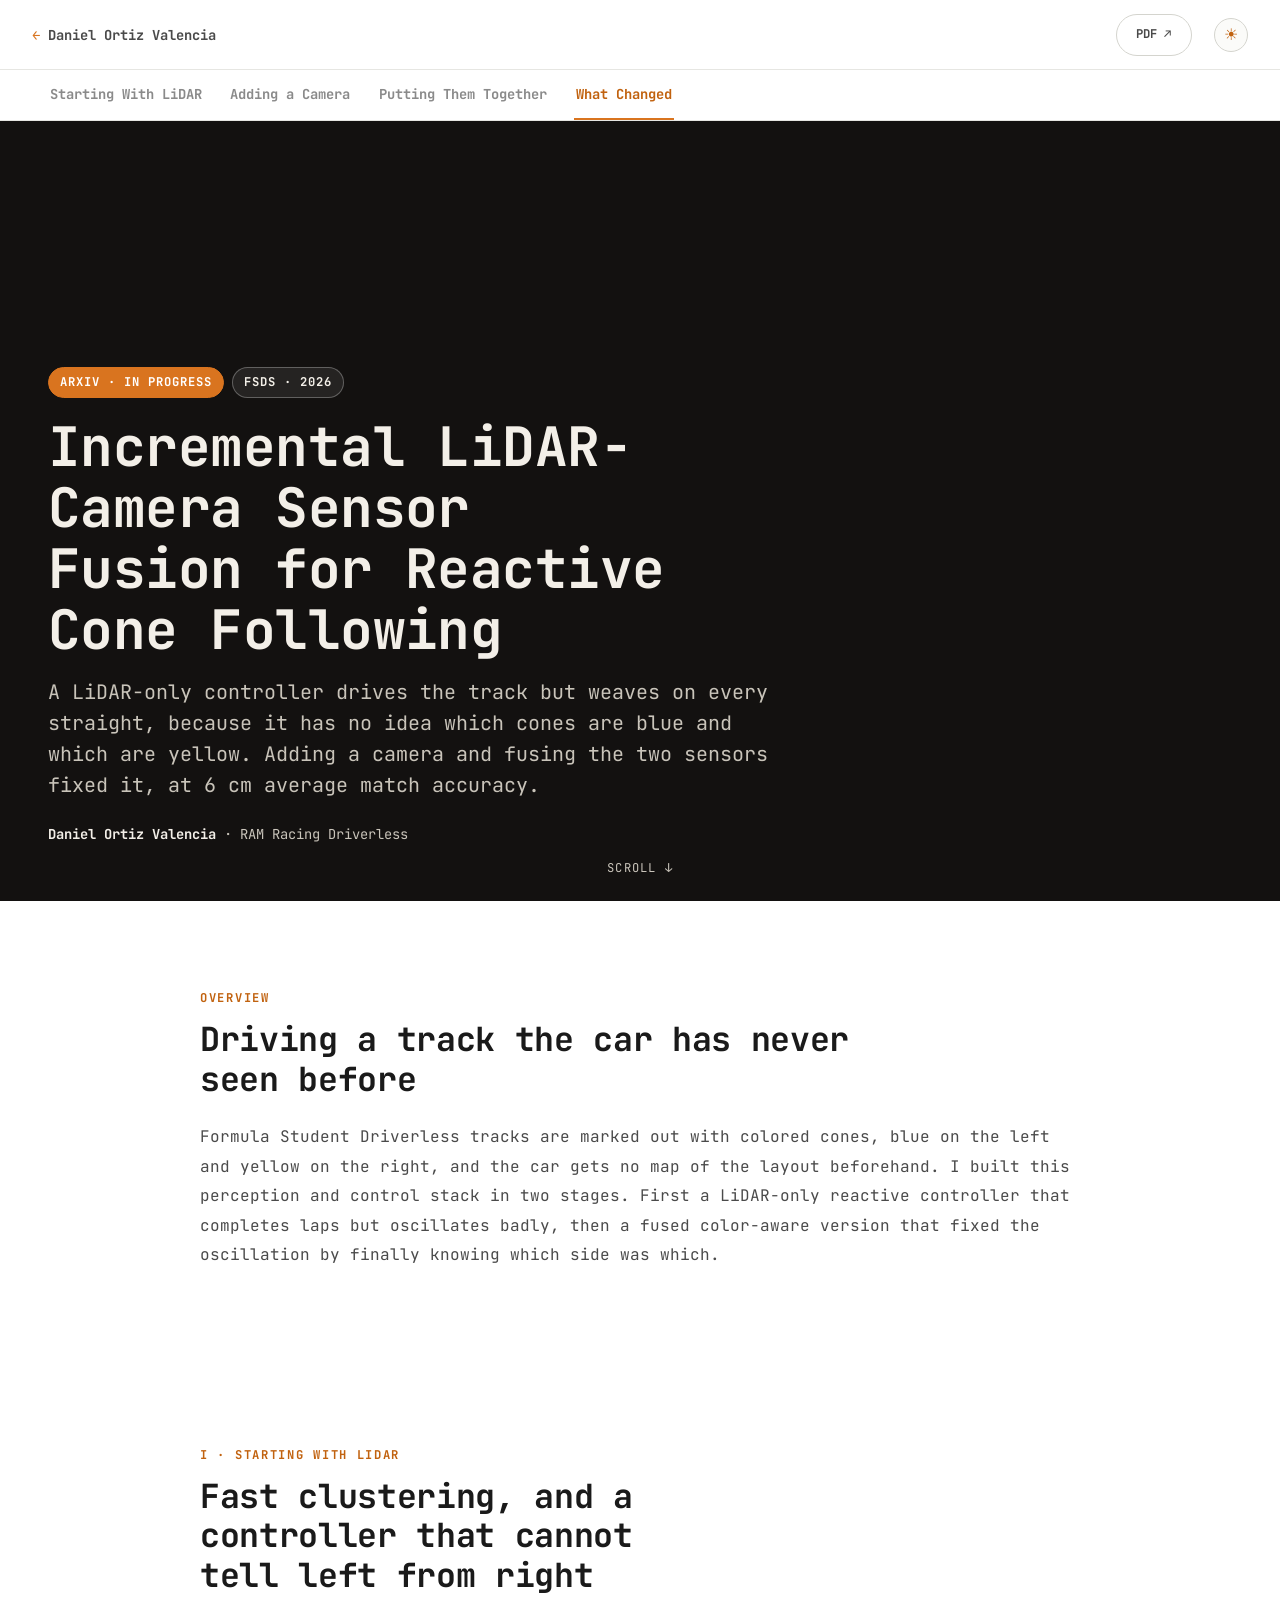
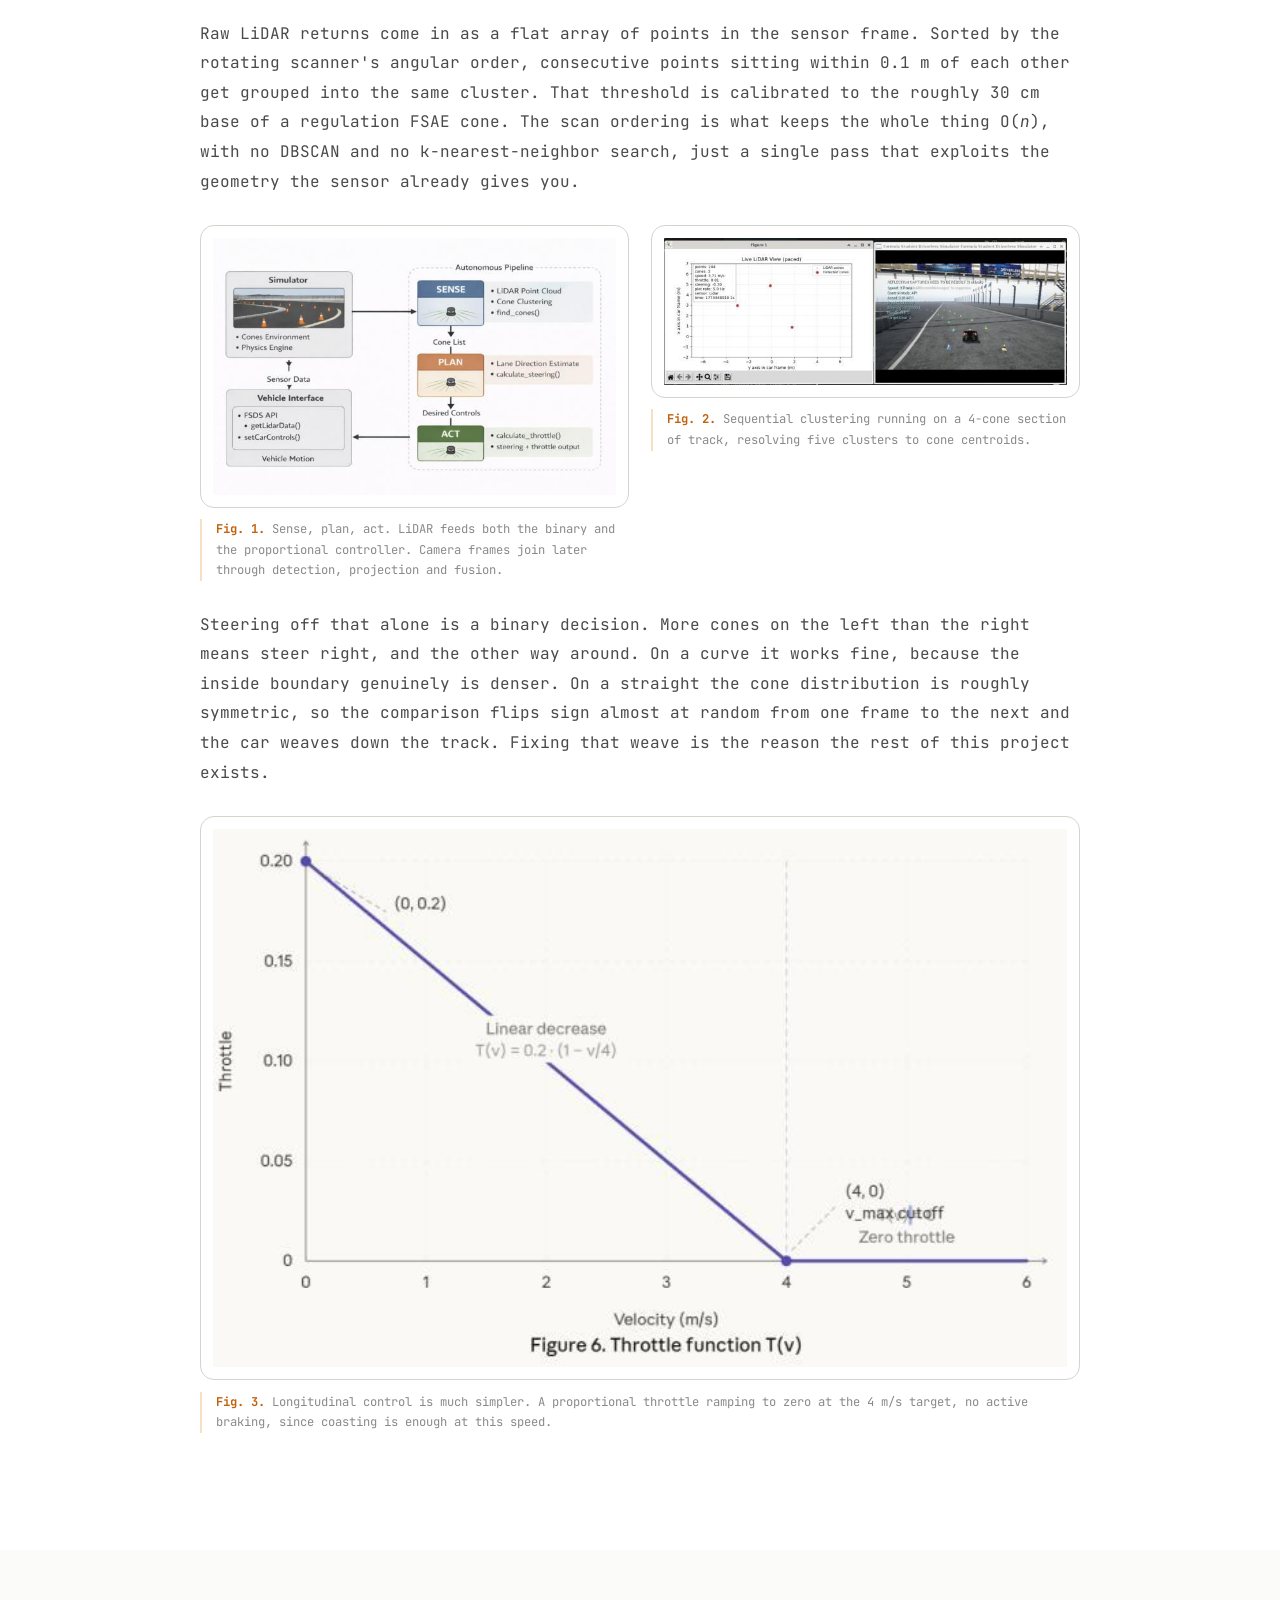
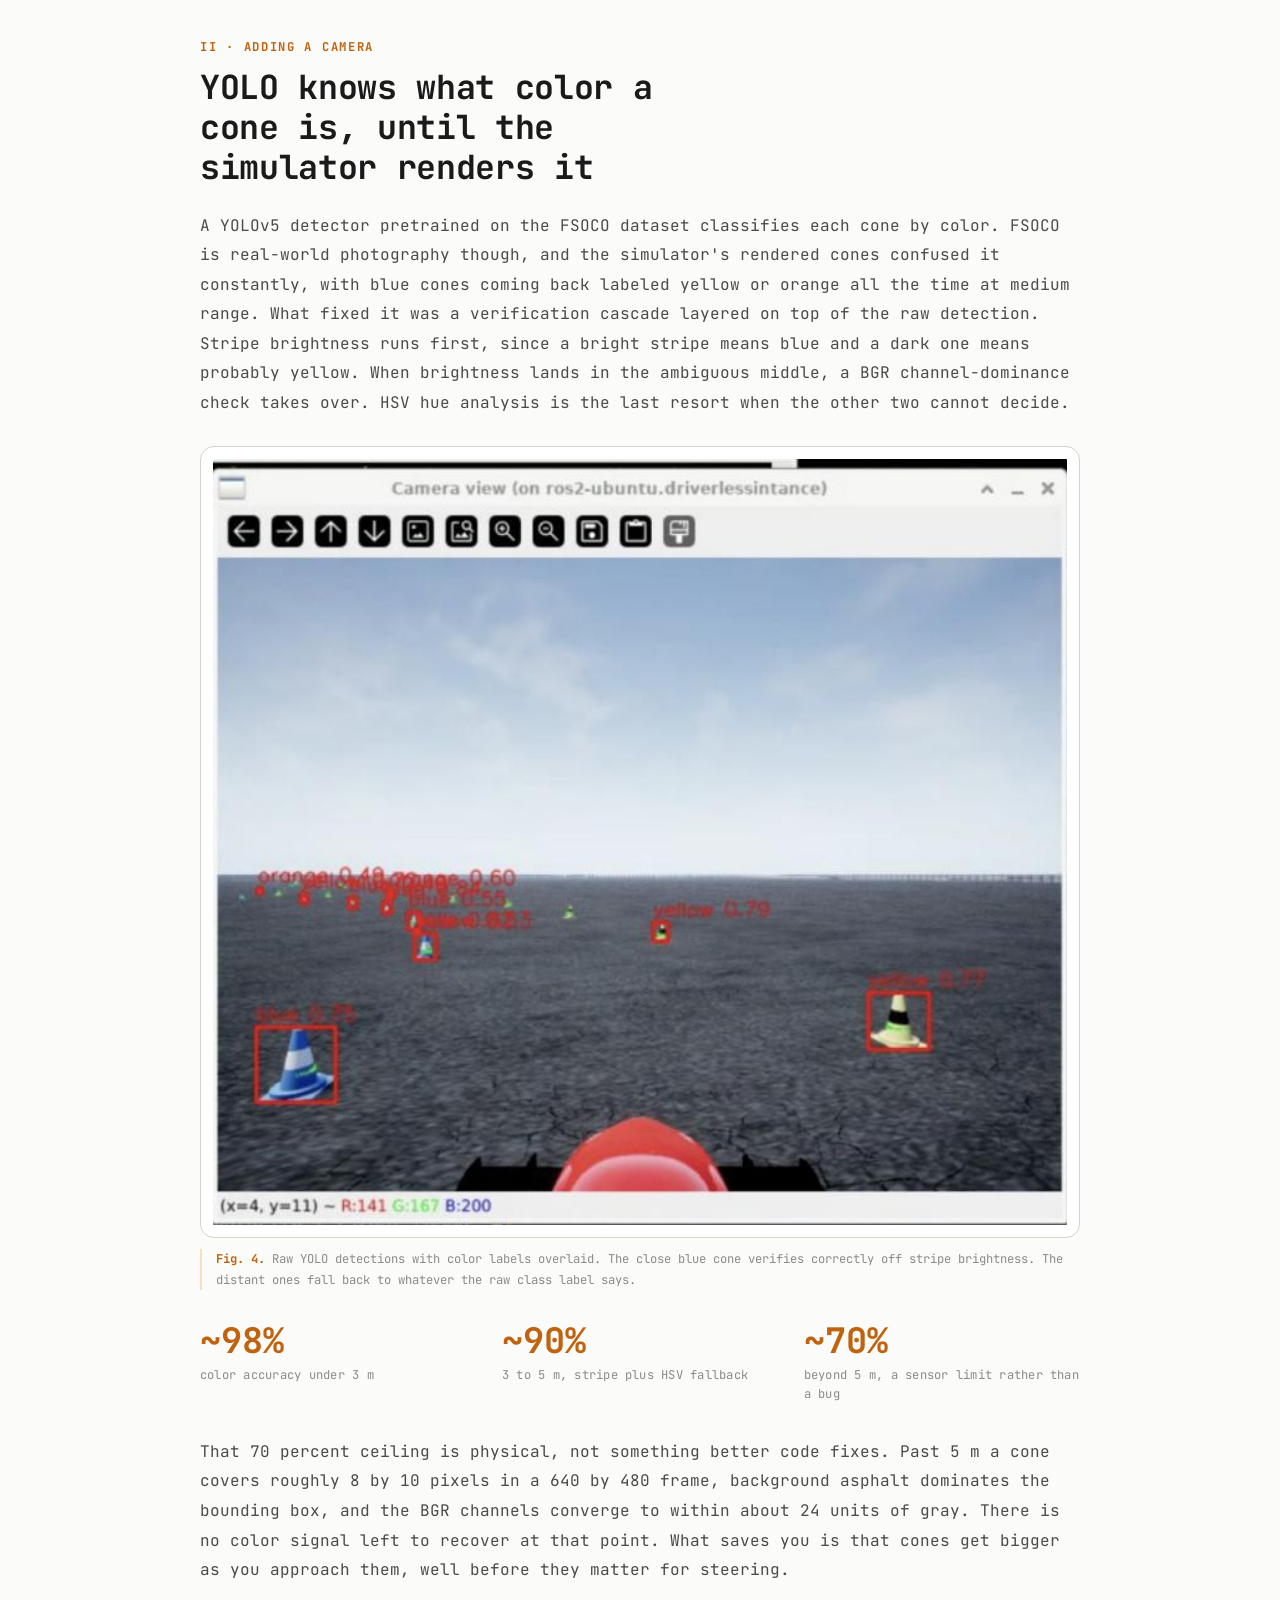
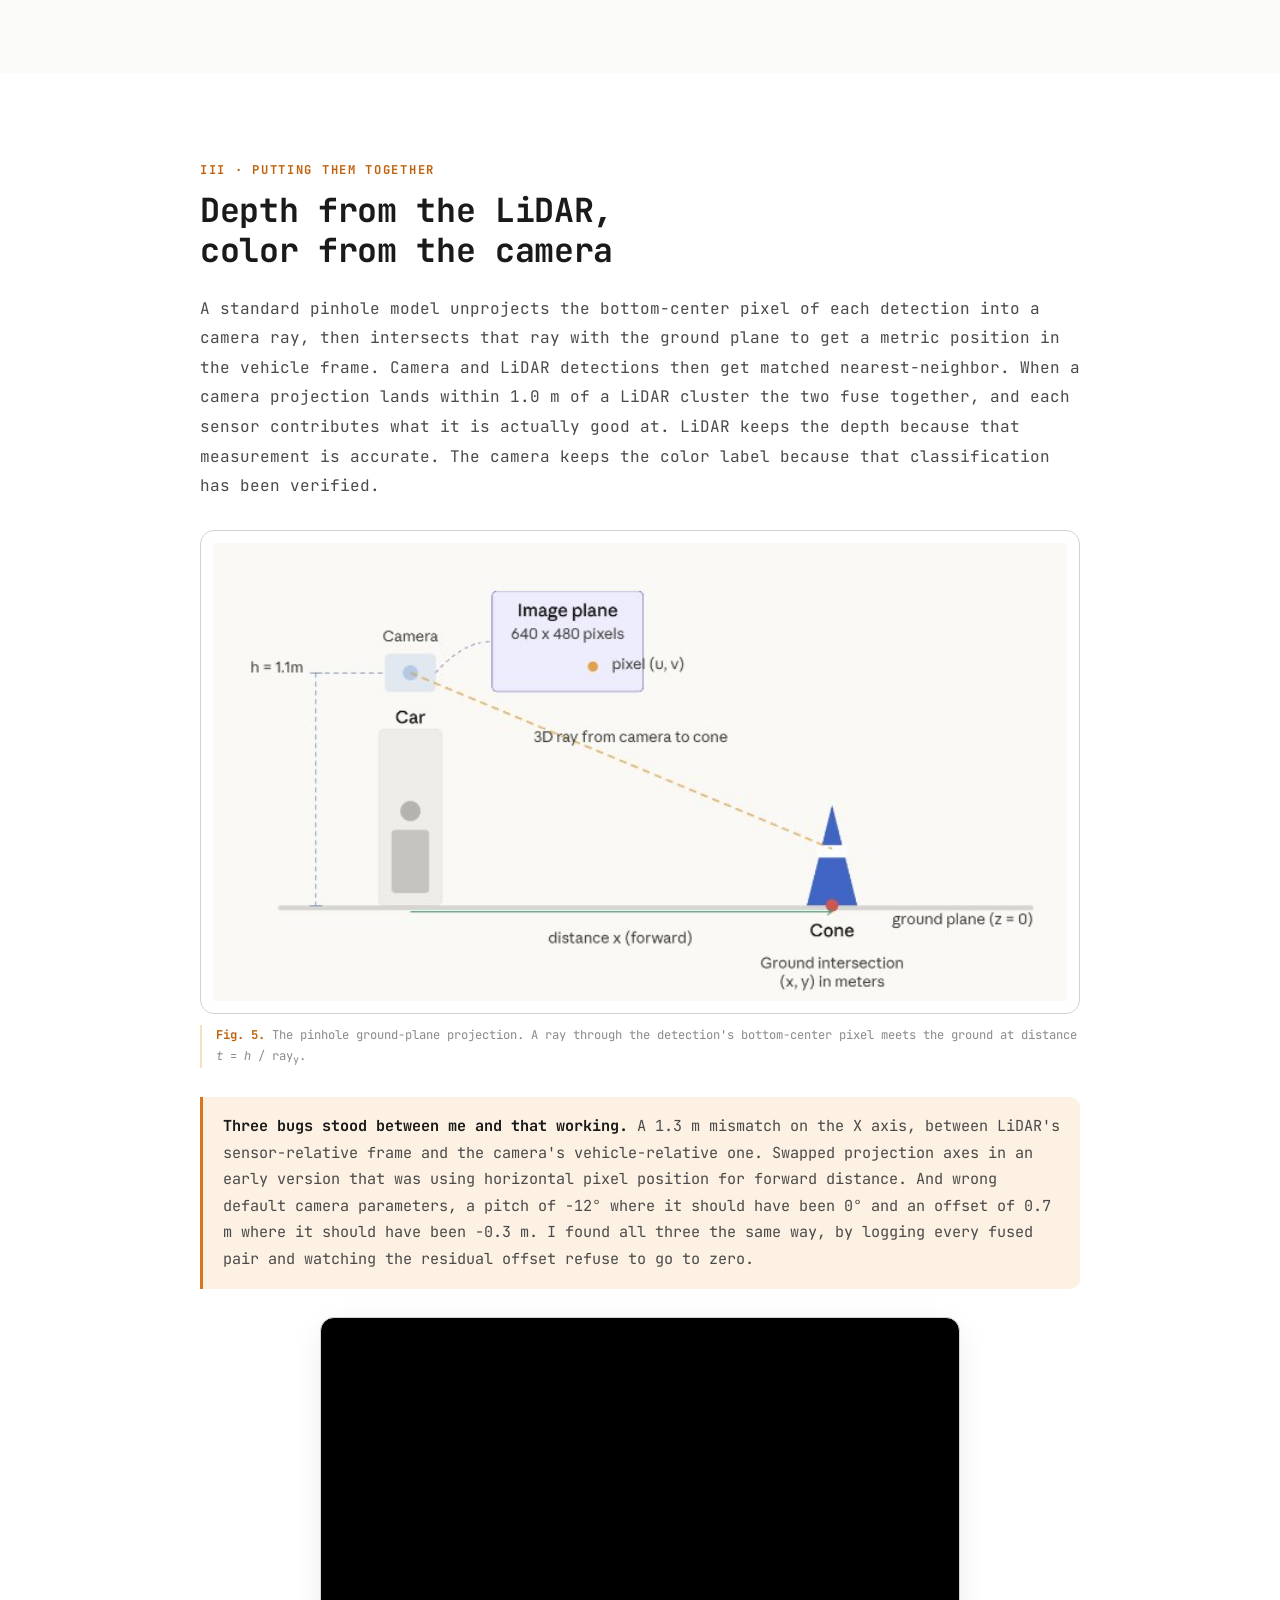
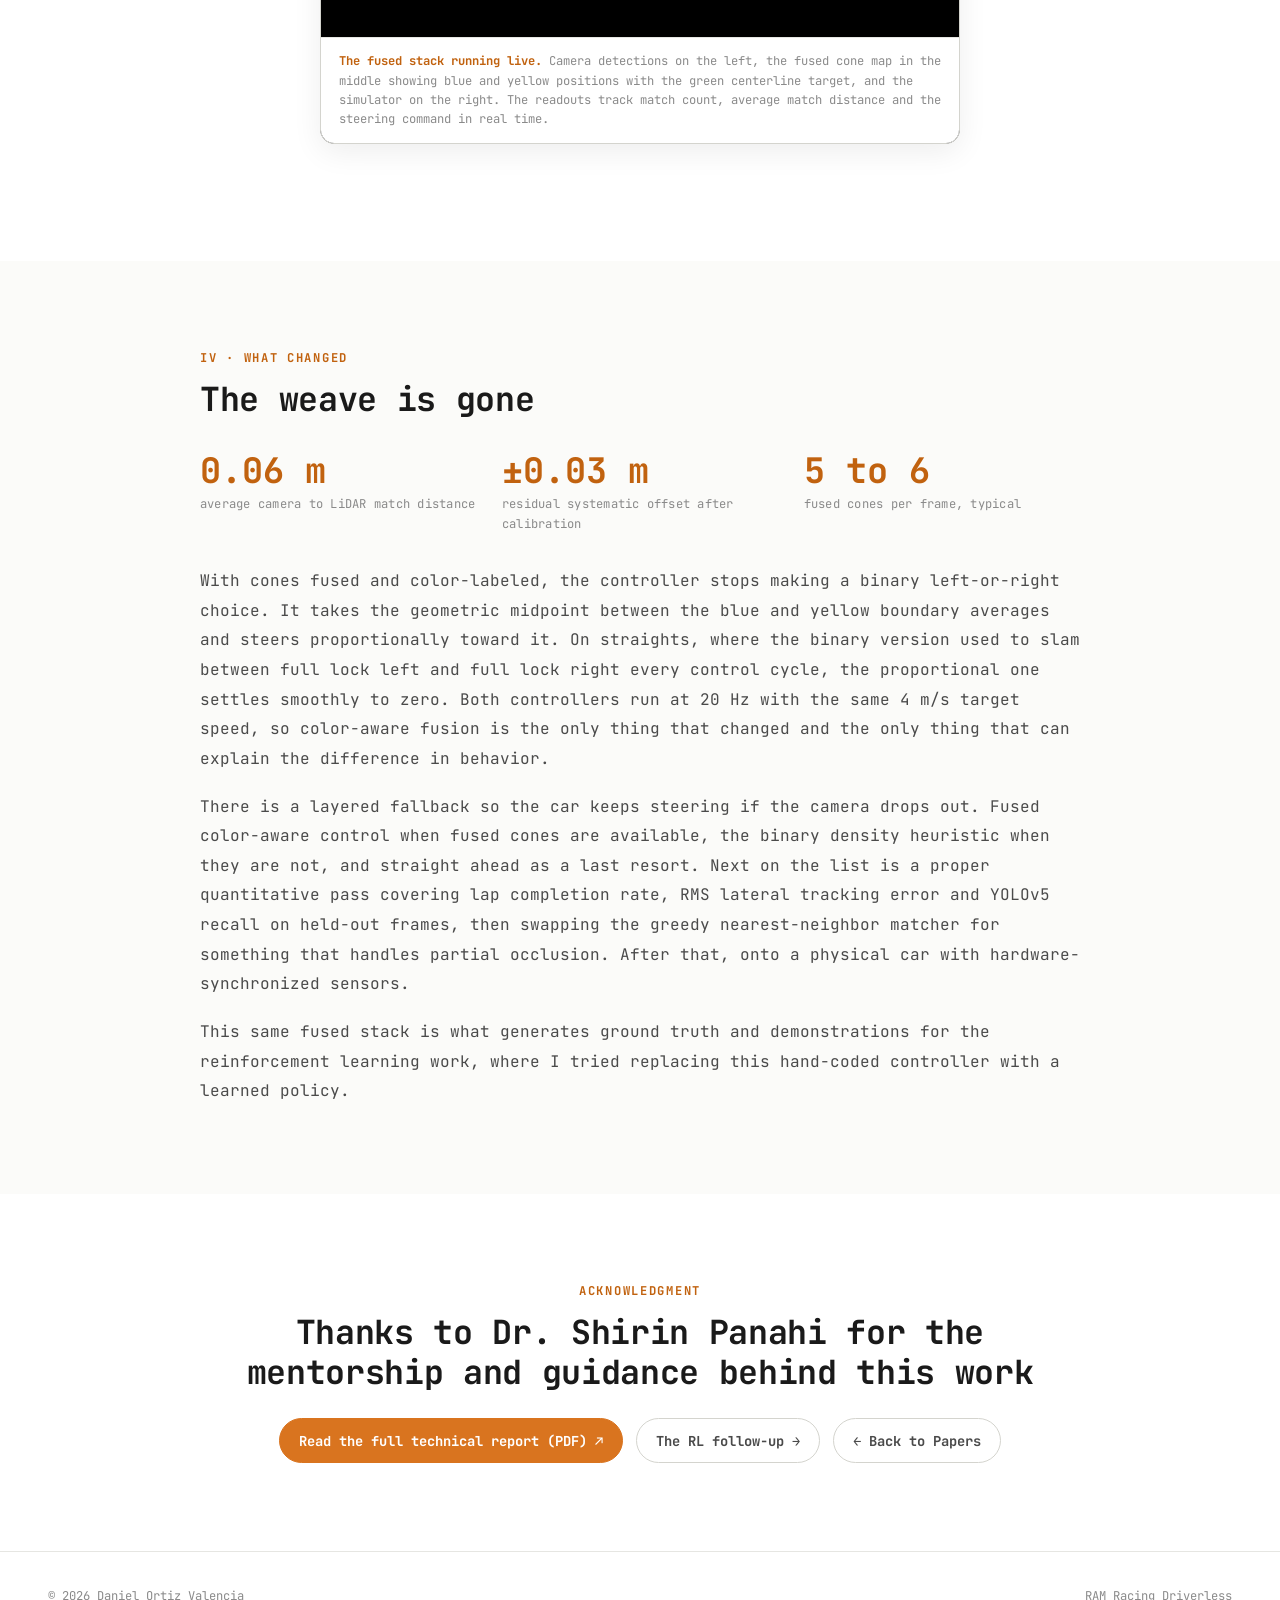
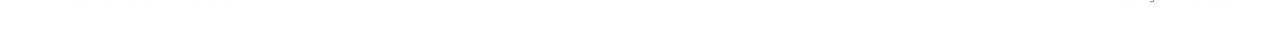
==== commit 31c8e287: "Rewrite paper pages in a plainer voice and fix the sticky nav overlap The two paper pages read like " ====
--- a/papers/fsds-fusion/index.html
+++ b/papers/fsds-fusion/index.html
@@ -6,20 +6,19 @@
 <script>
 // Deep links (e.g. shared as .../fsds-fusion/#fusion) must land on the
 // right section, but this is a long page with a webfont and several
-// videos — the browser's native "jump to #hash on load" fires before
-// either has settled and lands far off target. Strip the hash immediately
-// so the browser never gets to act on it; paper-page.js re-applies it
-// correctly once layout is stable.
+// videos. The browser's native "jump to #hash on load" fires before
+// either has settled and lands far off target, so strip the hash
+// immediately and let paper-page.js re-apply it once layout is stable.
 (function () {
   if (!location.hash) return;
   window.__ppPendingHash = location.hash;
   history.replaceState(null, '', location.pathname + location.search);
 })();
 </script>
-<title>Incremental LiDAR-Camera Sensor Fusion — Daniel Ortiz Valencia</title>
-<meta name="description" content="A reactive LiDAR-only baseline, a YOLOv5 camera module, and the fusion pipeline that eliminated straight-line oscillation in the Formula Student Driverless Simulator." />
+<title>Incremental LiDAR-Camera Sensor Fusion · Daniel Ortiz Valencia</title>
+<meta name="description" content="A LiDAR-only baseline that weaves, a YOLOv5 camera module, and the fusion pipeline that fixed it, in the Formula Student Driverless Simulator." />
 <meta property="og:title" content="Incremental LiDAR-Camera Sensor Fusion for Reactive Cone Following" />
-<meta property="og:description" content="A color-aware fused controller for the Formula Student Driverless Simulator." />
+<meta property="og:description" content="Building a color-aware fused controller for the Formula Student Driverless Simulator." />
 <meta property="og:type" content="article" />
 <link rel="icon" href="data:image/svg+xml,%3Csvg xmlns='http://www.w3.org/2000/svg' viewBox='0 0 32 32'%3E%3Crect width='32' height='32' rx='7' fill='%23d9741f'/%3E%3Cpath d='M9 8h6a8 8 0 010 16H9z' fill='none' stroke='white' stroke-width='3'/%3E%3C/svg%3E" />
 <link rel="preconnect" href="https://fonts.googleapis.com" />
@@ -29,15 +28,25 @@
 </head>
 <body>
 
-<header class="pp-topbar">
-  <a class="pp-topbar-back" href="../../index.html#papers"><span class="arrow">←</span> Daniel Ortiz Valencia</a>
-  <div class="pp-topbar-actions">
-    <a class="pp-btn" href="../../assets/papers/fsds-fusion.pdf" target="_blank" rel="noopener">PDF ↗</a>
-    <button id="theme-toggle" class="theme-toggle" type="button" aria-label="Toggle dark mode" title="Toggle dark mode">
-      <span class="theme-icon-sun" aria-hidden="true">☀</span><span class="theme-icon-moon" aria-hidden="true">☾</span>
-    </button>
-  </div>
-</header>
+<div class="pp-stickytop">
+  <header class="pp-topbar">
+    <a class="pp-topbar-back" href="../../index.html#papers"><span class="arrow">←</span> Daniel Ortiz Valencia</a>
+    <div class="pp-topbar-actions">
+      <a class="pp-btn" href="../../assets/papers/fsds-fusion.pdf" target="_blank" rel="noopener">PDF ↗</a>
+      <button id="theme-toggle" class="theme-toggle" type="button" aria-label="Toggle dark mode" title="Toggle dark mode">
+        <span class="theme-icon-sun" aria-hidden="true">☀</span><span class="theme-icon-moon" aria-hidden="true">☾</span>
+      </button>
+    </div>
+  </header>
+  <div class="pp-storynav-wrap">
+    <nav class="pp-storynav">
+      <a href="#baseline">Starting With LiDAR</a>
+      <a href="#camera">Adding a Camera</a>
+      <a href="#fusion">Putting Them Together</a>
+      <a href="#results">What Changed</a>
+    </nav>
+  </div>
+</div>
 
 <!-- ============ HERO ============ -->
 <section class="pp-hero">
@@ -50,31 +59,21 @@
       <span class="pp-badge">FSDS · 2026</span>
     </div>
     <h1 class="pp-hero-title">Incremental LiDAR-Camera Sensor Fusion for Reactive Cone Following</h1>
-    <p class="pp-hero-subtitle">A LiDAR-only baseline weaves on straights because it can't tell which boundary is which color. Fusing in a camera fixes that — at 0.06&nbsp;m average match accuracy, with near-zero systematic bias.</p>
+    <p class="pp-hero-subtitle">A LiDAR-only controller drives the track but weaves on every straight, because it has no idea which cones are blue and which are yellow. Adding a camera and fusing the two sensors fixed it, at 6 cm average match accuracy.</p>
     <div class="pp-hero-meta"><b>Daniel Ortiz Valencia</b> · RAM Racing Driverless</div>
   </div>
   <div class="pp-scrolldown">Scroll ↓</div>
 </section>
-
-<!-- ============ STORY NAV ============ -->
-<div class="pp-storynav-wrap">
-  <nav class="pp-storynav">
-    <a href="#baseline">The Baseline Problem</a>
-    <a href="#camera">Adding Eyes</a>
-    <a href="#fusion">Fusing LiDAR and Camera</a>
-    <a href="#results">Results</a>
-  </nav>
-</div>
 
 <main>
 
 <!-- ============ TLDR ============ -->
 <section class="pp-section pp-tldr">
   <div class="pp-section-inner">
-    <span class="pp-eyebrow">The Problem</span>
-    <h2 class="pp-section-title">A cone-delimited track, and no map of it</h2>
-    <div class="pp-prose">
-      <p class="pp-lede">Formula Student Driverless tracks are marked only by colored cones — blue on the left, yellow on the right — with no prior knowledge of the layout. This is the story of building that stack in two stages: a LiDAR-only reactive controller that completes laps but oscillates, and a fused color-aware controller that fixes the oscillation by finally knowing which side is which.</p>
+    <span class="pp-eyebrow">Overview</span>
+    <h2 class="pp-section-title">Driving a track the car has never seen before</h2>
+    <div class="pp-prose">
+      <p class="pp-lede">Formula Student Driverless tracks are marked out with colored cones, blue on the left and yellow on the right, and the car gets no map of the layout beforehand. I built this perception and control stack in two stages. First a LiDAR-only reactive controller that completes laps but oscillates badly, then a fused color-aware version that fixed the oscillation by finally knowing which side was which.</p>
     </div>
   </div>
 </section>
@@ -82,30 +81,30 @@
 <!-- ============ BASELINE ============ -->
 <section id="baseline" class="pp-section">
   <div class="pp-section-inner">
-    <span class="pp-eyebrow">I — The Baseline Problem</span>
-    <h2 class="pp-section-title">Fast clustering, and a controller that can't tell left from right</h2>
-    <div class="pp-prose">
-      <p>Raw LiDAR returns arrive as a flat array of points in the sensor frame. Sorted by the rotating scanner's angular order, consecutive points that sit within 0.1&nbsp;m of each other — calibrated to the ~30&nbsp;cm base of a regulation FSAE cone — get grouped into the same cluster. That ordering is what makes the whole thing run in O(<i>n</i>): no DBSCAN, no k-nearest-neighbor search, just a single pass exploiting the scan geometry.</p>
+    <span class="pp-eyebrow">I · Starting With LiDAR</span>
+    <h2 class="pp-section-title">Fast clustering, and a controller that cannot tell left from right</h2>
+    <div class="pp-prose">
+      <p>Raw LiDAR returns come in as a flat array of points in the sensor frame. Sorted by the rotating scanner's angular order, consecutive points sitting within 0.1 m of each other get grouped into the same cluster. That threshold is calibrated to the roughly 30 cm base of a regulation FSAE cone. The scan ordering is what keeps the whole thing O(<i>n</i>), with no DBSCAN and no k-nearest-neighbor search, just a single pass that exploits the geometry the sensor already gives you.</p>
     </div>
 
     <div class="pp-figure-row">
       <figure class="pp-figure">
         <img src="../../assets/papers/figures/fsds-fusion/fig-1.jpg" alt="Top-down sense-plan-act pipeline diagram showing LiDAR clustering, YOLO detection, ground-plane projection, and fusion feeding the steering controllers" loading="lazy" />
-        <figcaption><b>Fig. 1.</b> Sense → plan → act. LiDAR feeds both the binary and proportional controllers; camera frames join through detection, projection, and fusion.</figcaption>
+        <figcaption><b>Fig. 1.</b> Sense, plan, act. LiDAR feeds both the binary and the proportional controller. Camera frames join later through detection, projection and fusion.</figcaption>
       </figure>
       <figure class="pp-figure">
         <img src="../../assets/papers/figures/fsds-fusion/fig-2.jpg" alt="Bird's-eye scatter plot of LiDAR points colored by cluster membership beside the corresponding FSDS simulator view" loading="lazy" />
-        <figcaption><b>Fig. 2.</b> Sequential clustering in action — five clusters resolved to cone centroids at a 4-cone section of track.</figcaption>
+        <figcaption><b>Fig. 2.</b> Sequential clustering running on a 4-cone section of track, resolving five clusters to cone centroids.</figcaption>
       </figure>
     </div>
 
     <div class="pp-prose">
-      <p>Steering from this alone is binary: more cones on the left than the right, steer right, and vice versa. On a curve, the inside boundary is genuinely denser, so this works. On a straight, the cone distribution is roughly symmetric — the sign of that comparison flips almost randomly frame to frame, and the car weaves. That weave is the entire reason the rest of this project exists.</p>
+      <p>Steering off that alone is a binary decision. More cones on the left than the right means steer right, and the other way around. On a curve it works fine, because the inside boundary genuinely is denser. On a straight the cone distribution is roughly symmetric, so the comparison flips sign almost at random from one frame to the next and the car weaves down the track. Fixing that weave is the reason the rest of this project exists.</p>
     </div>
 
     <figure class="pp-figure">
       <img src="../../assets/papers/figures/fsds-fusion/fig-3.jpg" alt="Throttle function plot: linear ramp from 0.2 at rest down to zero at 4 m per second" loading="lazy" />
-      <figcaption><b>Fig. 3.</b> Longitudinal speed is simpler — a proportional throttle ramping to zero at the 4&nbsp;m/s target, no active braking, coasting is enough at this speed.</figcaption>
+      <figcaption><b>Fig. 3.</b> Longitudinal control is much simpler. A proportional throttle ramping to zero at the 4 m/s target, no active braking, since coasting is enough at this speed.</figcaption>
     </figure>
   </div>
 </section>
@@ -113,24 +112,24 @@
 <!-- ============ CAMERA ============ -->
 <section id="camera" class="pp-section pp-section--tint">
   <div class="pp-section-inner">
-    <span class="pp-eyebrow">II — Adding Eyes</span>
-    <h2 class="pp-section-title">YOLO knows the color. Simulator cones make it lie about it.</h2>
-    <div class="pp-prose">
-      <p>A YOLOv5 detector pretrained on the FSOCO dataset classifies each cone by color, but FSOCO is real-world photography — simulator-rendered cones confused it constantly, with blue cones frequently coming back labeled yellow or orange at medium range. Fixing that meant a three-tier verification cascade layered on top of the raw detection: stripe brightness first (bright means blue, dark means candidate-yellow), a BGR channel-dominance check when brightness is ambiguous, and an HSV hue fallback as the last resort.</p>
+    <span class="pp-eyebrow">II · Adding a Camera</span>
+    <h2 class="pp-section-title">YOLO knows what color a cone is, until the simulator renders it</h2>
+    <div class="pp-prose">
+      <p>A YOLOv5 detector pretrained on the FSOCO dataset classifies each cone by color. FSOCO is real-world photography though, and the simulator's rendered cones confused it constantly, with blue cones coming back labeled yellow or orange all the time at medium range. What fixed it was a verification cascade layered on top of the raw detection. Stripe brightness runs first, since a bright stripe means blue and a dark one means probably yellow. When brightness lands in the ambiguous middle, a BGR channel-dominance check takes over. HSV hue analysis is the last resort when the other two cannot decide.</p>
     </div>
 
     <figure class="pp-figure">
       <img src="../../assets/papers/figures/fsds-fusion/fig-4.jpg" alt="Camera feed with red YOLO bounding boxes over cones, color labels and confidence scores overlaid" loading="lazy" />
-      <figcaption><b>Fig. 4.</b> Raw YOLO detections with color labels overlaid. The close blue cone verifies correctly via stripe brightness; the distant cones fall back to the raw class label.</figcaption>
+      <figcaption><b>Fig. 4.</b> Raw YOLO detections with color labels overlaid. The close blue cone verifies correctly off stripe brightness. The distant ones fall back to whatever the raw class label says.</figcaption>
     </figure>
 
     <div class="pp-stat-row">
-      <div class="pp-stat"><b>~98%</b><span>color accuracy, close range (&lt; 3 m)</span></div>
-      <div class="pp-stat"><b>~90%</b><span>medium range (3–5 m), stripe + HSV fallback</span></div>
-      <div class="pp-stat"><b>~70%</b><span>beyond 5 m — a sensor-resolution wall, not a software bug</span></div>
-    </div>
-    <div class="pp-prose">
-      <p>That 70% ceiling is physical: past 5&nbsp;m a cone occupies roughly 8×10 pixels in a 640×480 frame, background asphalt dominates the bounding box, and the BGR channels converge to within 24 units of gray — there's no color signal left to recover. The practical fix isn't better software; it's that approaching cones grow larger before they enter the steering-critical near field.</p>
+      <div class="pp-stat"><b>~98%</b><span>color accuracy under 3 m</span></div>
+      <div class="pp-stat"><b>~90%</b><span>3 to 5 m, stripe plus HSV fallback</span></div>
+      <div class="pp-stat"><b>~70%</b><span>beyond 5 m, a sensor limit rather than a bug</span></div>
+    </div>
+    <div class="pp-prose">
+      <p>That 70 percent ceiling is physical, not something better code fixes. Past 5 m a cone covers roughly 8 by 10 pixels in a 640 by 480 frame, background asphalt dominates the bounding box, and the BGR channels converge to within about 24 units of gray. There is no color signal left to recover at that point. What saves you is that cones get bigger as you approach them, well before they matter for steering.</p>
     </div>
   </div>
 </section>
@@ -138,25 +137,25 @@
 <!-- ============ FUSION ============ -->
 <section id="fusion" class="pp-section">
   <div class="pp-section-inner">
-    <span class="pp-eyebrow">III — Fusing LiDAR and Camera</span>
-    <h2 class="pp-section-title">Metric depth from LiDAR, verified color from the camera</h2>
-    <div class="pp-prose">
-      <p>A standard pinhole model unprojects each YOLO detection's bottom-center pixel into a normalized camera ray, then intersects that ray with the ground plane to recover a metric position in the vehicle frame. Camera and LiDAR detections are then matched nearest-neighbor: when a camera projection and a LiDAR cluster land within 1.0&nbsp;m of each other, the pair fuses — LiDAR keeps the depth (it's the accurate measurement), the camera keeps the color label (it's the verified classification).</p>
+    <span class="pp-eyebrow">III · Putting Them Together</span>
+    <h2 class="pp-section-title">Depth from the LiDAR, color from the camera</h2>
+    <div class="pp-prose">
+      <p>A standard pinhole model unprojects the bottom-center pixel of each detection into a camera ray, then intersects that ray with the ground plane to get a metric position in the vehicle frame. Camera and LiDAR detections then get matched nearest-neighbor. When a camera projection lands within 1.0 m of a LiDAR cluster the two fuse together, and each sensor contributes what it is actually good at. LiDAR keeps the depth because that measurement is accurate. The camera keeps the color label because that classification has been verified.</p>
     </div>
 
     <figure class="pp-figure">
       <img src="../../assets/papers/figures/fsds-fusion/fig-5.jpg" alt="Side-view diagram of the pinhole projection: camera at 1.1 m height, ray intersecting the ground plane at distance t" loading="lazy" />
-      <figcaption><b>Fig. 5.</b> The pinhole ground-plane projection. A ray through the detection's bottom-center pixel intersects the ground at distance <i>t</i> = <i>h</i> / ray<sub>y</sub>.</figcaption>
+      <figcaption><b>Fig. 5.</b> The pinhole ground-plane projection. A ray through the detection's bottom-center pixel meets the ground at distance <i>t</i> = <i>h</i> / ray<sub>y</sub>.</figcaption>
     </figure>
 
     <div class="pp-callout">
-      <b>Getting there took three separate bugs.</b> A 1.3&nbsp;m X-axis mismatch between LiDAR's sensor-relative frame and the camera's vehicle-relative frame. Swapped projection axes in an early implementation that used horizontal pixel position for forward distance. And wrong default camera parameters — pitch of −12° instead of 0°, an offset of 0.7&nbsp;m instead of −0.3&nbsp;m. All three were found the same way: logging every fused pair and watching the residual offset refuse to go to zero until each one was corrected.
+      <b>Three bugs stood between me and that working.</b> A 1.3 m mismatch on the X axis, between LiDAR's sensor-relative frame and the camera's vehicle-relative one. Swapped projection axes in an early version that was using horizontal pixel position for forward distance. And wrong default camera parameters, a pitch of −12° where it should have been 0° and an offset of 0.7 m where it should have been −0.3 m. I found all three the same way, by logging every fused pair and watching the residual offset refuse to go to zero.
     </div>
 
     <div class="pp-video-solo">
       <figure class="pp-video">
         <video src="../../assets/papers/videos/fsds-fusion/reactive-baseline.mp4" muted loop playsinline preload="metadata" width="880" height="320"></video>
-        <figcaption><b>The fused system, live.</b> Camera detections (left), the fused blue/yellow/target visualization (center) — blue and yellow dots are fused cone positions, the green dot is the centerline target — and the simulator (right).</figcaption>
+        <figcaption><b>The fused stack running live.</b> Camera detections on the left, the fused cone map in the middle showing blue and yellow positions with the green centerline target, and the simulator on the right. The readouts track match count, average match distance and the steering command in real time.</figcaption>
       </figure>
     </div>
   </div>
@@ -165,18 +164,19 @@
 <!-- ============ RESULTS ============ -->
 <section id="results" class="pp-section pp-section--tint">
   <div class="pp-section-inner">
-    <span class="pp-eyebrow">IV — Results</span>
+    <span class="pp-eyebrow">IV · What Changed</span>
     <h2 class="pp-section-title">The weave is gone</h2>
 
     <div class="pp-stat-row">
-      <div class="pp-stat"><b>0.06 m</b><span>average camera–LiDAR match distance</span></div>
-      <div class="pp-stat"><b>±0.03 m</b><span>residual systematic offset, after calibration</span></div>
-      <div class="pp-stat"><b>5–6</b><span>fused cones per frame, typical</span></div>
-    </div>
-
-    <div class="pp-prose">
-      <p>With cones fused and color-labeled, the controller switches from a binary left/right decision to a continuous one: compute the geometric midpoint between the blue and yellow boundary averages, steer proportionally toward it. On straights, where the old binary controller alternated between full-lock left and full-lock right every control cycle, the proportional controller now converges smoothly to zero steering. Both controllers run at the same 20&nbsp;Hz and the same 4&nbsp;m/s target speed — color-aware fusion is the only variable that changed, and it's the only variable responsible for the improvement.</p>
-      <p>A layered fallback keeps the car steering even when the camera fails: fused color-aware control when fused cones are available, the binary density heuristic when they aren't, straight-ahead as the last resort. Next: a quantitative validation pass — lap-completion rate, RMS lateral tracking error, YOLOv5 recall on held-out frames — plus replacing the greedy nearest-neighbor matcher with a data-association filter that handles partial occlusion, and moving this stack onto a physical car.</p>
+      <div class="pp-stat"><b>0.06 m</b><span>average camera to LiDAR match distance</span></div>
+      <div class="pp-stat"><b>±0.03 m</b><span>residual systematic offset after calibration</span></div>
+      <div class="pp-stat"><b>5 to 6</b><span>fused cones per frame, typical</span></div>
+    </div>
+
+    <div class="pp-prose">
+      <p>With cones fused and color-labeled, the controller stops making a binary left-or-right choice. It takes the geometric midpoint between the blue and yellow boundary averages and steers proportionally toward it. On straights, where the binary version used to slam between full lock left and full lock right every control cycle, the proportional one settles smoothly to zero. Both controllers run at 20 Hz with the same 4 m/s target speed, so color-aware fusion is the only thing that changed and the only thing that can explain the difference in behavior.</p>
+      <p>There is a layered fallback so the car keeps steering if the camera drops out. Fused color-aware control when fused cones are available, the binary density heuristic when they are not, and straight ahead as a last resort. Next on the list is a proper quantitative pass covering lap completion rate, RMS lateral tracking error and YOLOv5 recall on held-out frames, then swapping the greedy nearest-neighbor matcher for something that handles partial occlusion. After that, onto a physical car with hardware-synchronized sensors.</p>
+      <p>This same fused stack is what generates ground truth and demonstrations for <a href="../rl-sac-ppo/">the reinforcement learning work</a>, where I tried replacing this hand-coded controller with a learned policy.</p>
     </div>
   </div>
 </section>
@@ -185,10 +185,11 @@
 <section class="pp-section pp-close">
   <div class="pp-section-inner">
     <span class="pp-eyebrow">Acknowledgment</span>
-    <h2 class="pp-section-title">Thanks to Dr. Shirin Panahi for the mentorship and technical guidance behind this work</h2>
+    <h2 class="pp-section-title">Thanks to Dr. Shirin Panahi for the mentorship and guidance behind this work</h2>
     <div class="pp-close-actions">
       <a class="pp-btn is-primary" href="../../assets/papers/fsds-fusion.pdf" target="_blank" rel="noopener">Read the full technical report (PDF) ↗</a>
-      <a class="pp-btn" href="../../index.html#papers">← Back to Papers &amp; Research</a>
+      <a class="pp-btn" href="../rl-sac-ppo/">The RL follow-up →</a>
+      <a class="pp-btn" href="../../index.html#papers">← Back to Papers</a>
     </div>
   </div>
 </section>
--- a/styles.css
+++ b/styles.css
@@ -439,6 +439,15 @@
 .paper-linkrow .muted { color: var(--ink-faint); }
 .paper-linkrow .slash { color: var(--line-strong); }
 .paper-abstract { font-size: var(--text-sm); color: var(--ink-soft); margin-top: .9rem; max-width: 70ch; }
+.paper-cta {
+  display: inline-flex; align-items: center; gap: .4rem;
+  margin-top: .7rem; font-size: var(--text-sm); font-weight: 700;
+  color: var(--orange-deep); border-bottom: 1px solid var(--orange-soft);
+  padding-bottom: .1rem; transition: border-color .18s ease;
+}
+.paper-cta::after { content: "→"; transition: transform .18s ease; }
+.paper-cta:hover { border-color: var(--orange); }
+.paper-cta:hover::after { transform: translateX(3px); }
 
 /* ---------- Prizes ---------- */
 .prizes { display: grid; gap: 0; }
--- a/assets/papers/paper-page.css
+++ b/assets/papers/paper-page.css
@@ -16,15 +16,20 @@
   --pp-dark-line: #2c2926;
 }
 
-/* ---------- Top bar ---------- */
+/* ---------- Sticky chrome (top bar + story nav share one sticky box) ----------
+   Both bars live in a single sticky container so the nav can never slide
+   under the top bar. Anything that depends on their combined height reads
+   it off the element instead of hardcoding a number. */
+.pp-stickytop {
+  position: sticky; top: 0; z-index: 50;
+  background: var(--header-bg);
+  backdrop-filter: blur(10px) saturate(1.4);
+  -webkit-backdrop-filter: blur(10px) saturate(1.4);
+}
 .pp-topbar {
-  position: sticky; top: 0; z-index: 50;
   display: flex; align-items: center; justify-content: space-between;
   gap: 1rem;
   padding: .85rem clamp(1rem, 4vw, 2rem);
-  background: var(--header-bg);
-  backdrop-filter: blur(10px) saturate(1.4);
-  -webkit-backdrop-filter: blur(10px) saturate(1.4);
   border-bottom: 1px solid var(--line);
 }
 .pp-topbar-back {
@@ -99,10 +104,6 @@
 
 /* ---------- Story nav (sticky, below topbar) ---------- */
 .pp-storynav-wrap {
-  position: sticky; top: 49px; z-index: 40;
-  background: var(--header-bg);
-  backdrop-filter: blur(10px) saturate(1.4);
-  -webkit-backdrop-filter: blur(10px) saturate(1.4);
   border-bottom: 1px solid var(--line);
 }
 .pp-storynav {
@@ -123,7 +124,9 @@
 .pp-storynav a.is-active { color: var(--orange-deep); border-color: var(--orange); }
 
 /* ---------- Sections ---------- */
-.pp-section { padding: clamp(3rem, 7vw, 5.5rem) clamp(1.25rem, 4vw, 3rem); }
+/* scroll-margin keeps a section heading clear of the sticky chrome when
+   the browser (rather than our own JS) does the scrolling. */
+.pp-section { padding: clamp(3rem, 7vw, 5.5rem) clamp(1.25rem, 4vw, 3rem); scroll-margin-top: 110px; }
 .pp-section-inner { max-width: 880px; margin: 0 auto; }
 .pp-section--wide .pp-section-inner { max-width: 1100px; }
 .pp-section--tint { background: var(--paper); }
@@ -254,7 +257,7 @@
 @media (max-width: 760px) {
   .pp-hero { min-height: 78vh; }
   .pp-video-row, .pp-figure-row { grid-template-columns: 1fr; }
-  .pp-storynav-wrap { top: 45px; }
+  .pp-section { scroll-margin-top: 96px; }
   .pp-log-row { grid-template-columns: 70px 90px 1fr; gap: .6rem; }
 }
 @media (prefers-reduced-motion: reduce) {
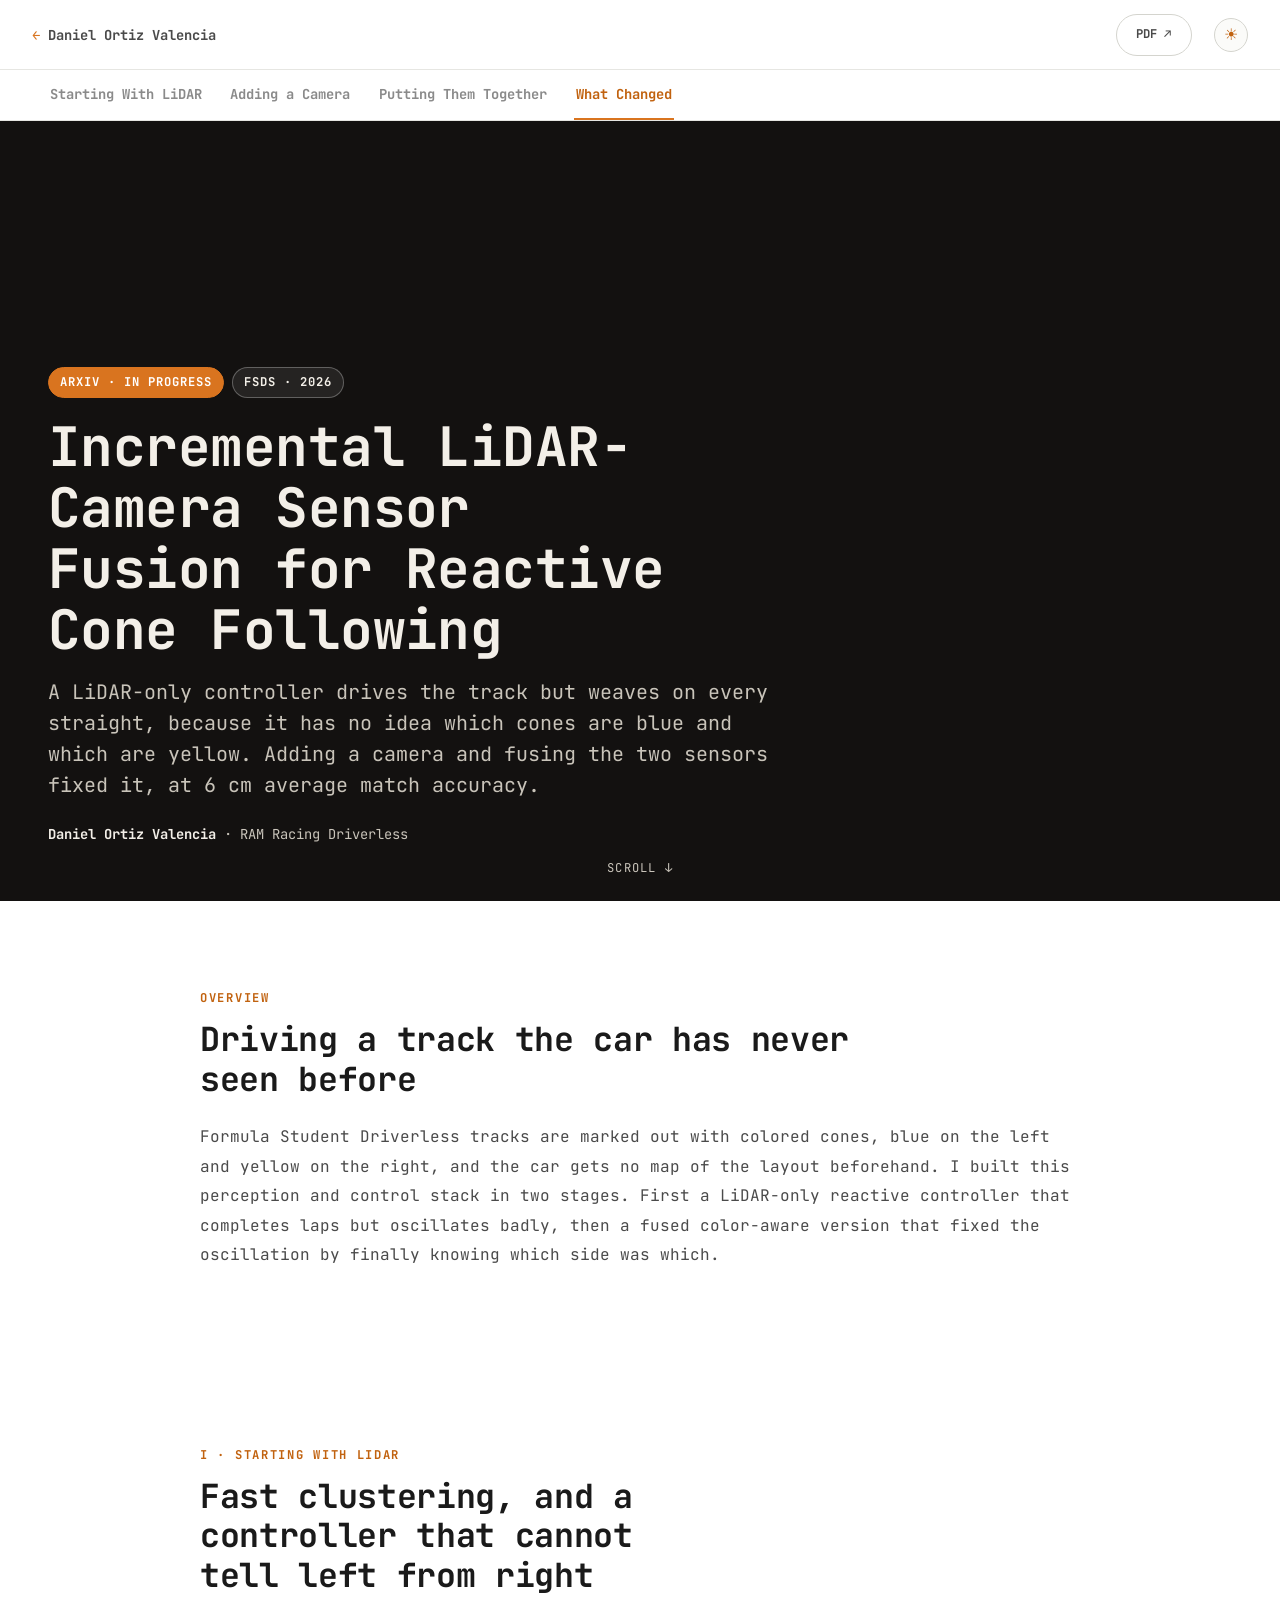
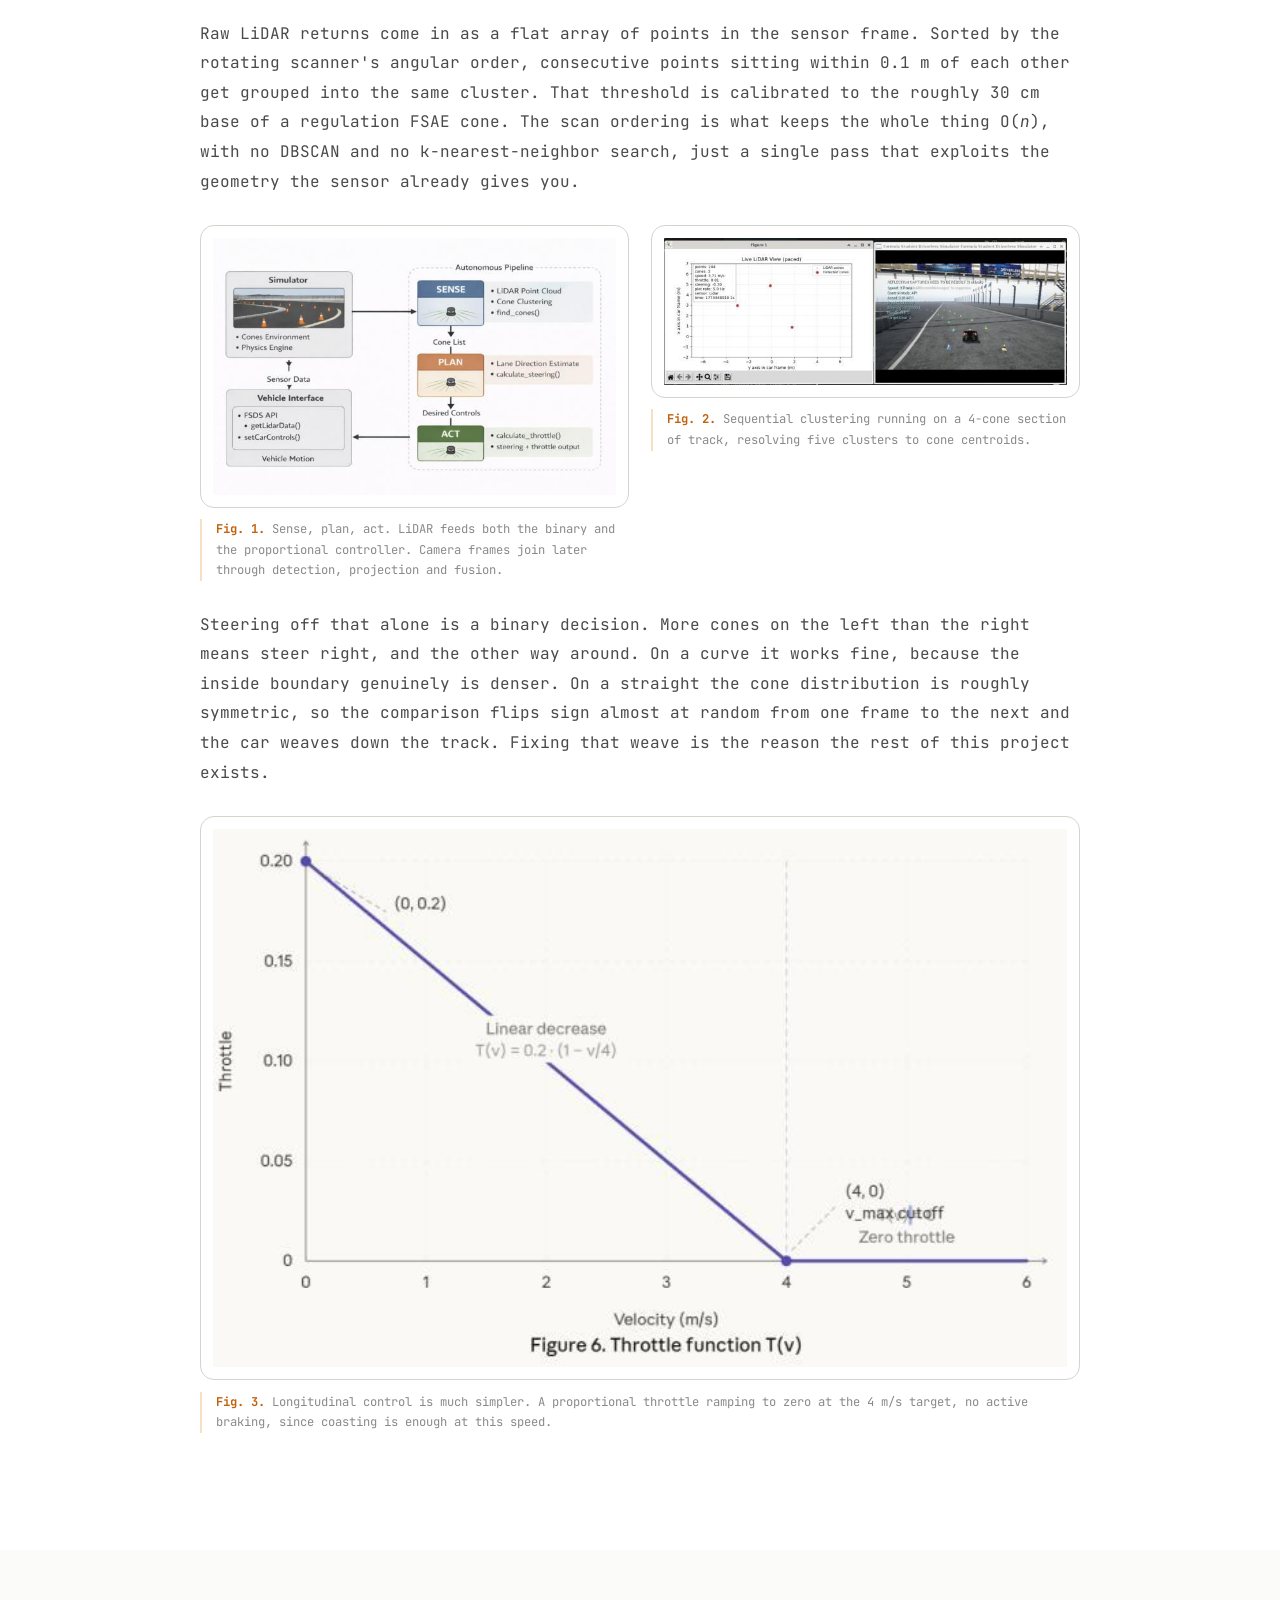
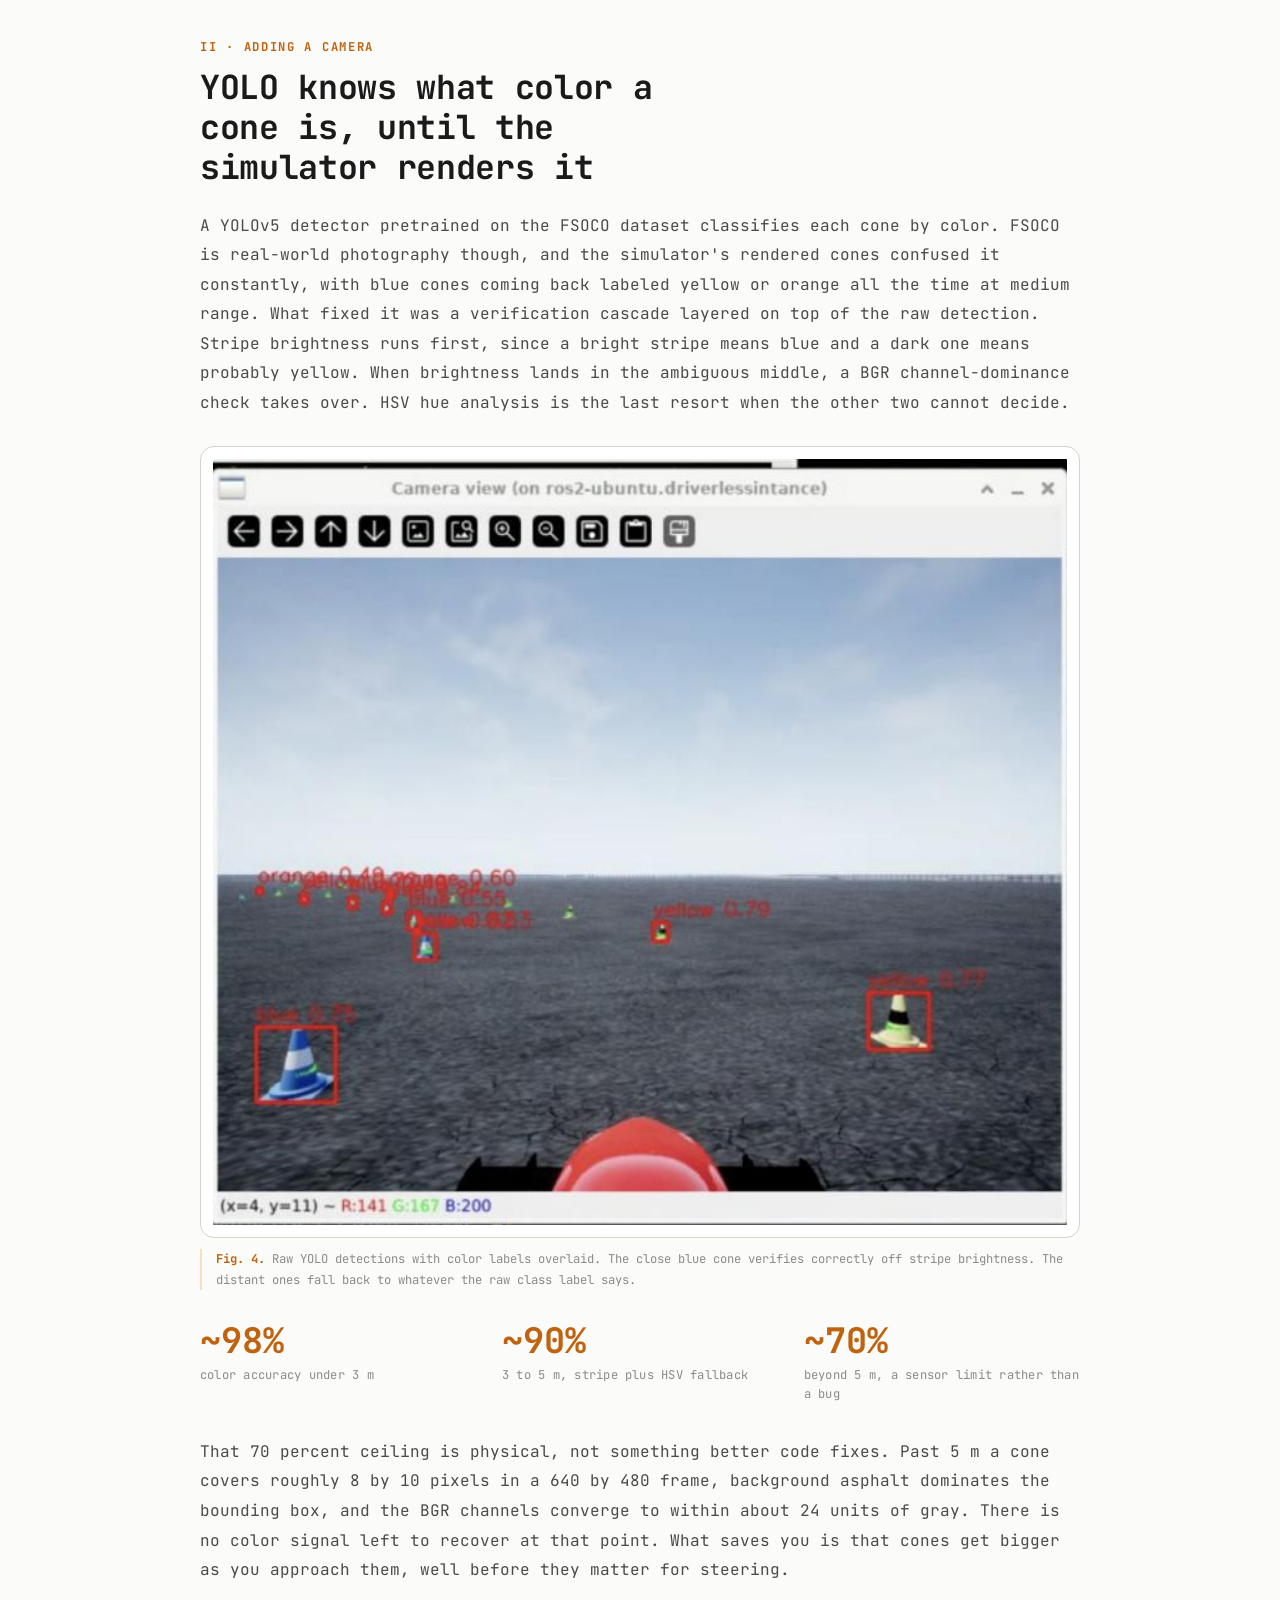
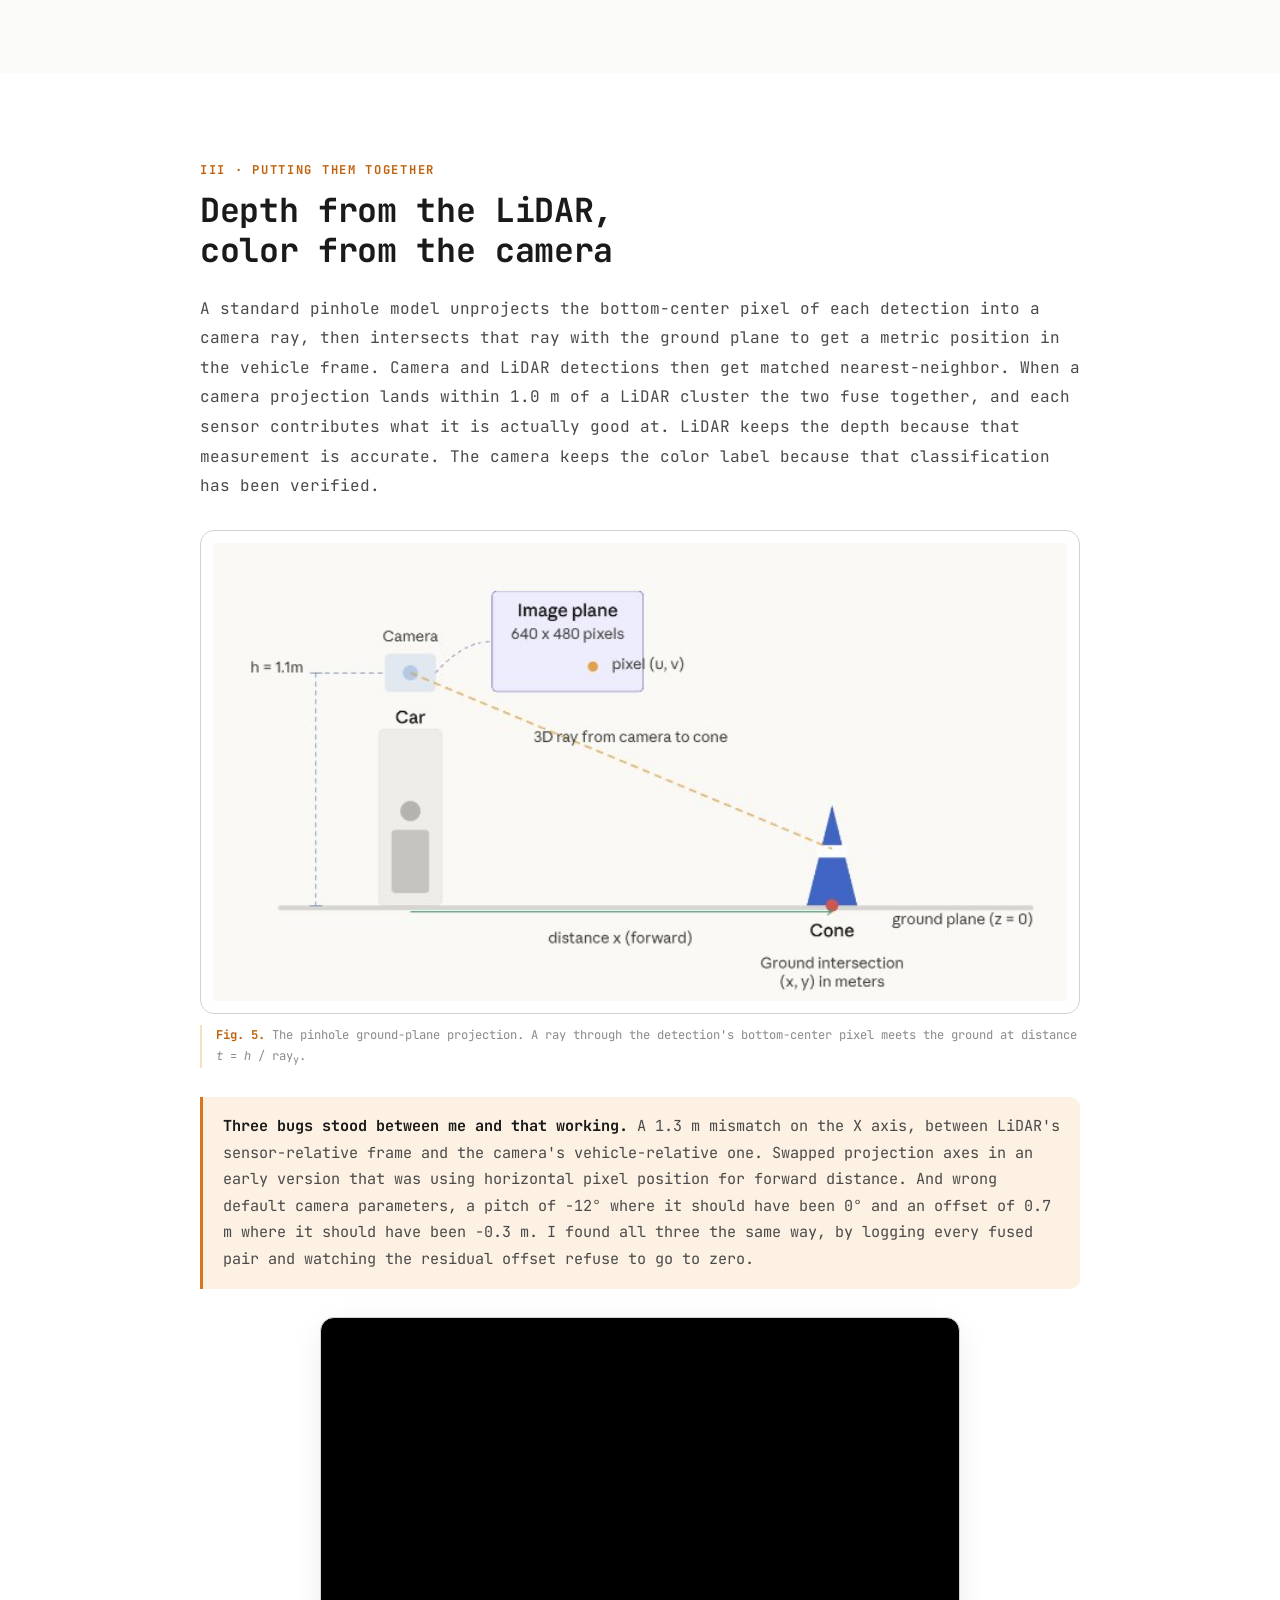
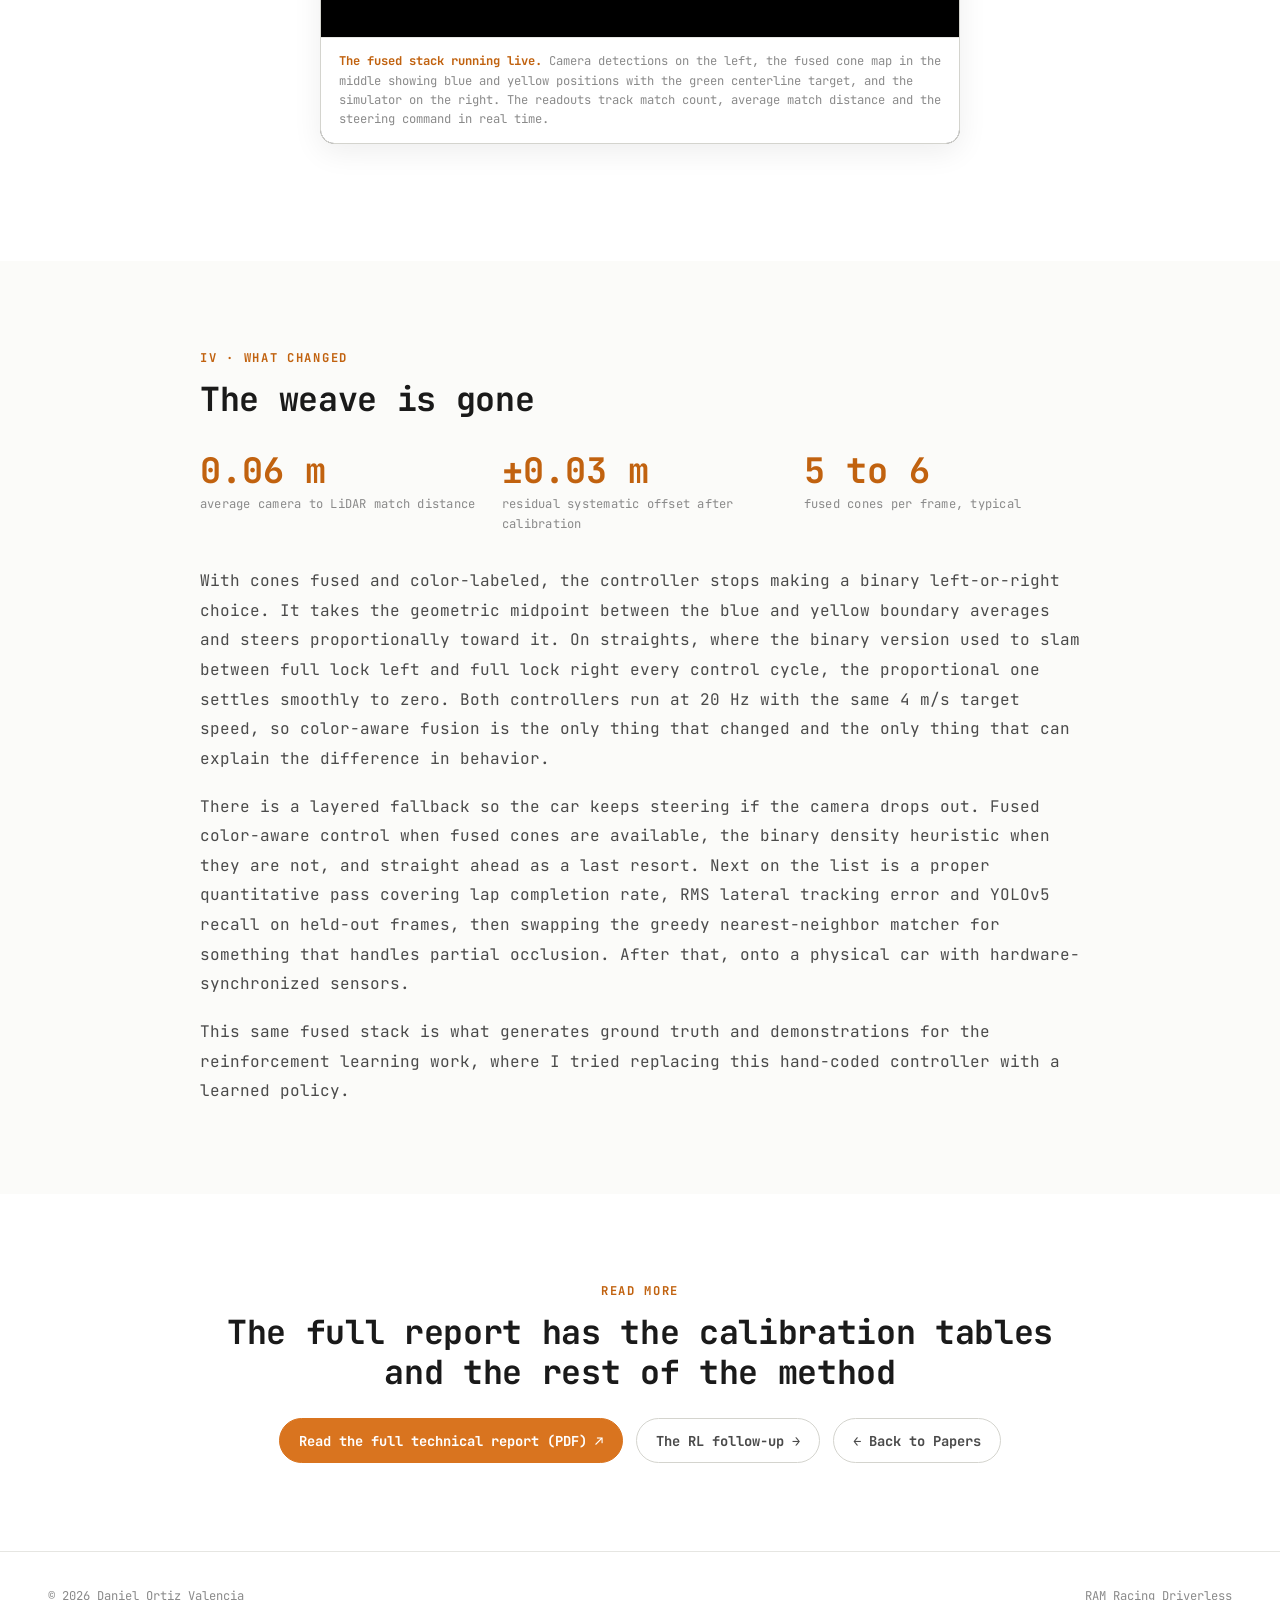
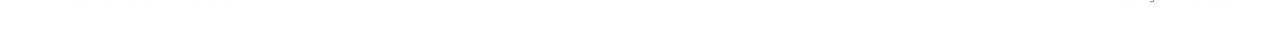
==== commit 53263a0d: "Keep only genuine RL footage on the RL page, drop the acknowledgment Going by the Drive filenames, t" ====
--- a/papers/fsds-fusion/index.html
+++ b/papers/fsds-fusion/index.html
@@ -184,8 +184,8 @@
 <!-- ============ CLOSE ============ -->
 <section class="pp-section pp-close">
   <div class="pp-section-inner">
-    <span class="pp-eyebrow">Acknowledgment</span>
-    <h2 class="pp-section-title">Thanks to Dr. Shirin Panahi for the mentorship and guidance behind this work</h2>
+    <span class="pp-eyebrow">Read More</span>
+    <h2 class="pp-section-title">The full report has the calibration tables and the rest of the method</h2>
     <div class="pp-close-actions">
       <a class="pp-btn is-primary" href="../../assets/papers/fsds-fusion.pdf" target="_blank" rel="noopener">Read the full technical report (PDF) ↗</a>
       <a class="pp-btn" href="../rl-sac-ppo/">The RL follow-up →</a>
--- a/assets/papers/paper-page.css
+++ b/assets/papers/paper-page.css
@@ -182,6 +182,39 @@
 .pp-video-solo { margin: 1.8rem 0; }
 .pp-video-solo .pp-video { max-width: 640px; margin: 0 auto; }
 
+/* ---------- Labelled clip gallery ----------
+   Each clip carries a tag saying which run it is, so a reader can tell
+   a trained PPO policy apart from a collapsing SAC run at a glance. */
+.pp-clips { display: grid; gap: 1.6rem; margin: 1.9rem 0; }
+.pp-clips.is-two { grid-template-columns: 1fr 1fr; }
+.pp-clip {
+  margin: 0;
+  border: 1px solid var(--line-strong); border-radius: var(--radius);
+  overflow: hidden; background: #000;
+  box-shadow: var(--shadow-md);
+  position: relative;
+}
+.pp-clip video { display: block; width: 100%; height: auto; }
+.pp-clip-tag {
+  position: absolute; top: .7rem; left: .7rem; z-index: 2;
+  font-size: var(--text-xs); font-weight: 700;
+  letter-spacing: .1em; text-transform: uppercase;
+  padding: .22rem .6rem; border-radius: 999px;
+  background: var(--orange); color: var(--on-orange);
+}
+.pp-clip figcaption {
+  padding: .9rem 1.1rem;
+  font-size: var(--text-xs); line-height: 1.65; color: var(--ink-faint);
+  background: var(--white); border-top: 1px solid var(--line);
+}
+.pp-clip figcaption b { color: var(--ink); }
+.pp-section--dark .pp-clip { border-color: var(--pp-dark-line); }
+.pp-section--dark .pp-clip figcaption {
+  background: rgba(255,255,255,.04); border-color: var(--pp-dark-line);
+  color: var(--pp-dark-text-soft);
+}
+.pp-section--dark .pp-clip figcaption b { color: var(--pp-dark-text); }
+
 /* ---------- Figures (still images) ---------- */
 .pp-figure { margin: 1.8rem 0; }
 .pp-figure img {
@@ -256,7 +289,7 @@
 /* ---------- Responsive ---------- */
 @media (max-width: 760px) {
   .pp-hero { min-height: 78vh; }
-  .pp-video-row, .pp-figure-row { grid-template-columns: 1fr; }
+  .pp-video-row, .pp-figure-row, .pp-clips.is-two { grid-template-columns: 1fr; }
   .pp-section { scroll-margin-top: 96px; }
   .pp-log-row { grid-template-columns: 70px 90px 1fr; gap: .6rem; }
 }
